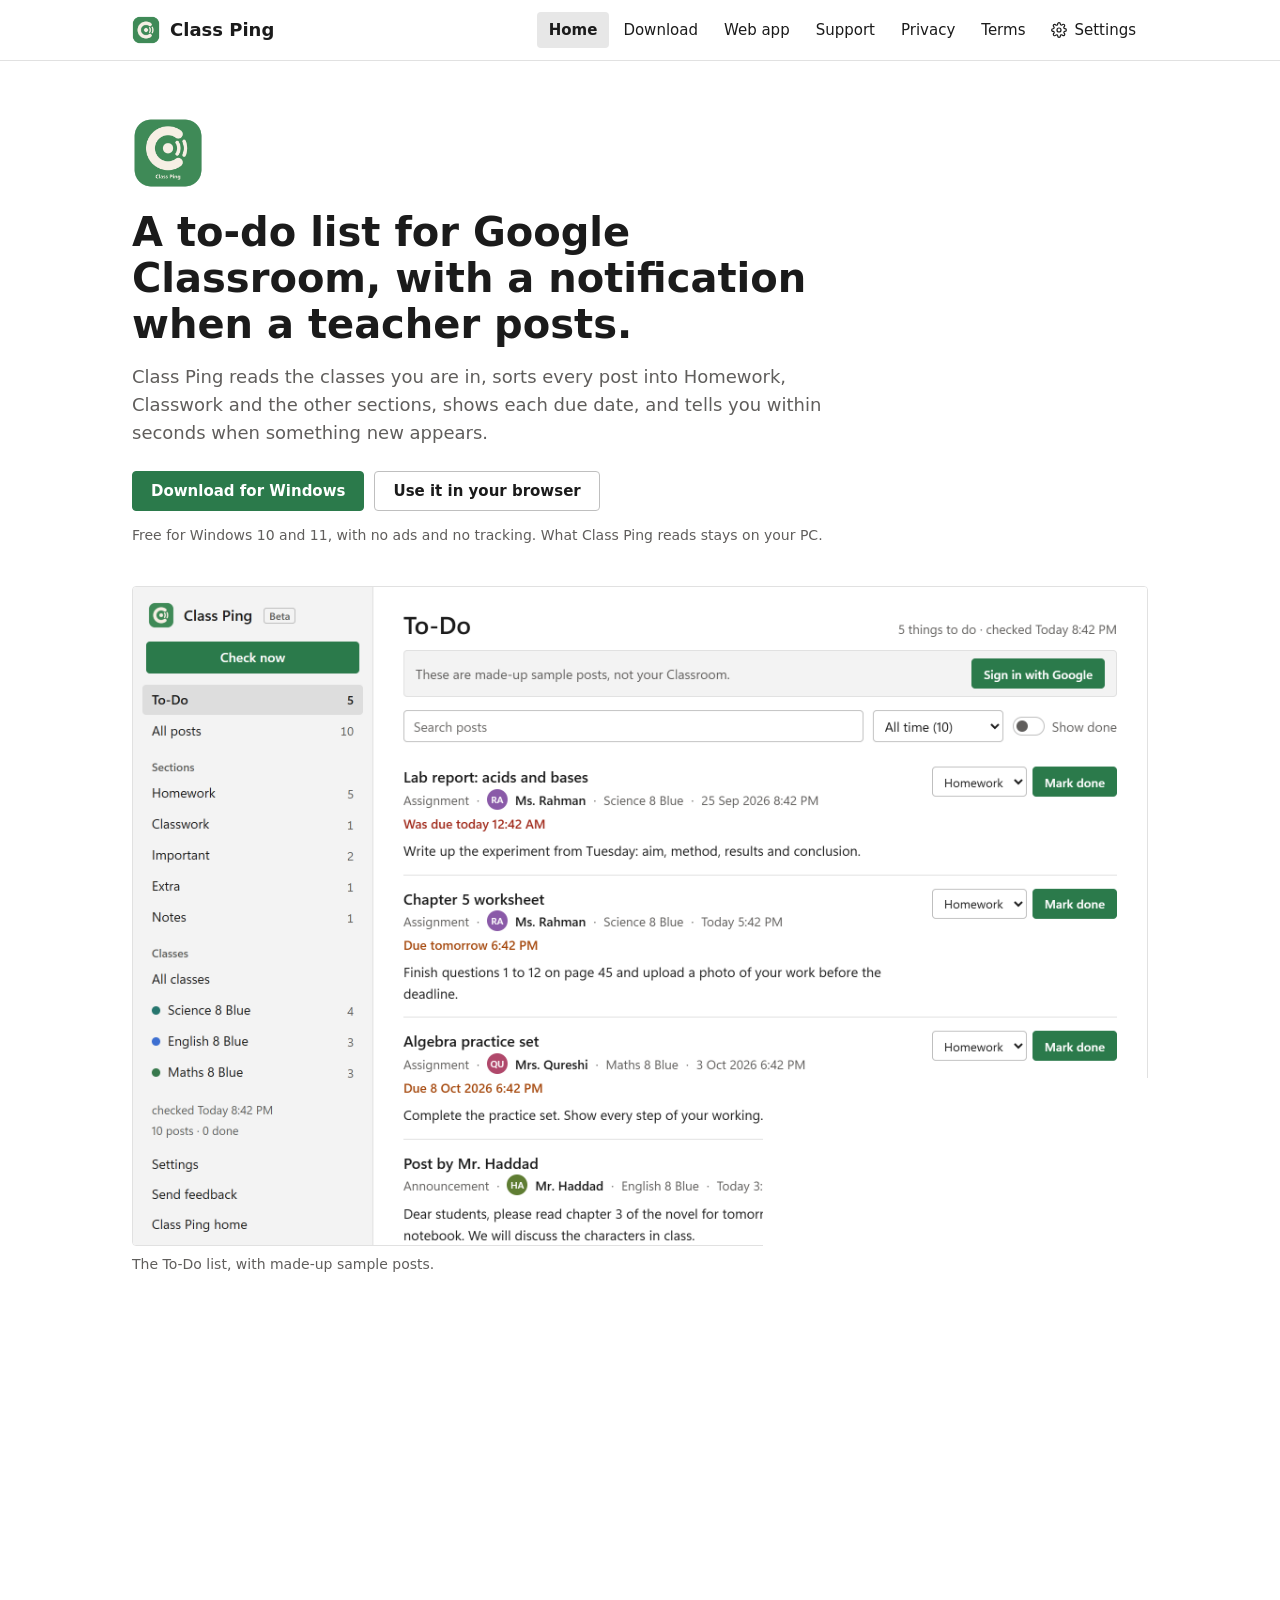
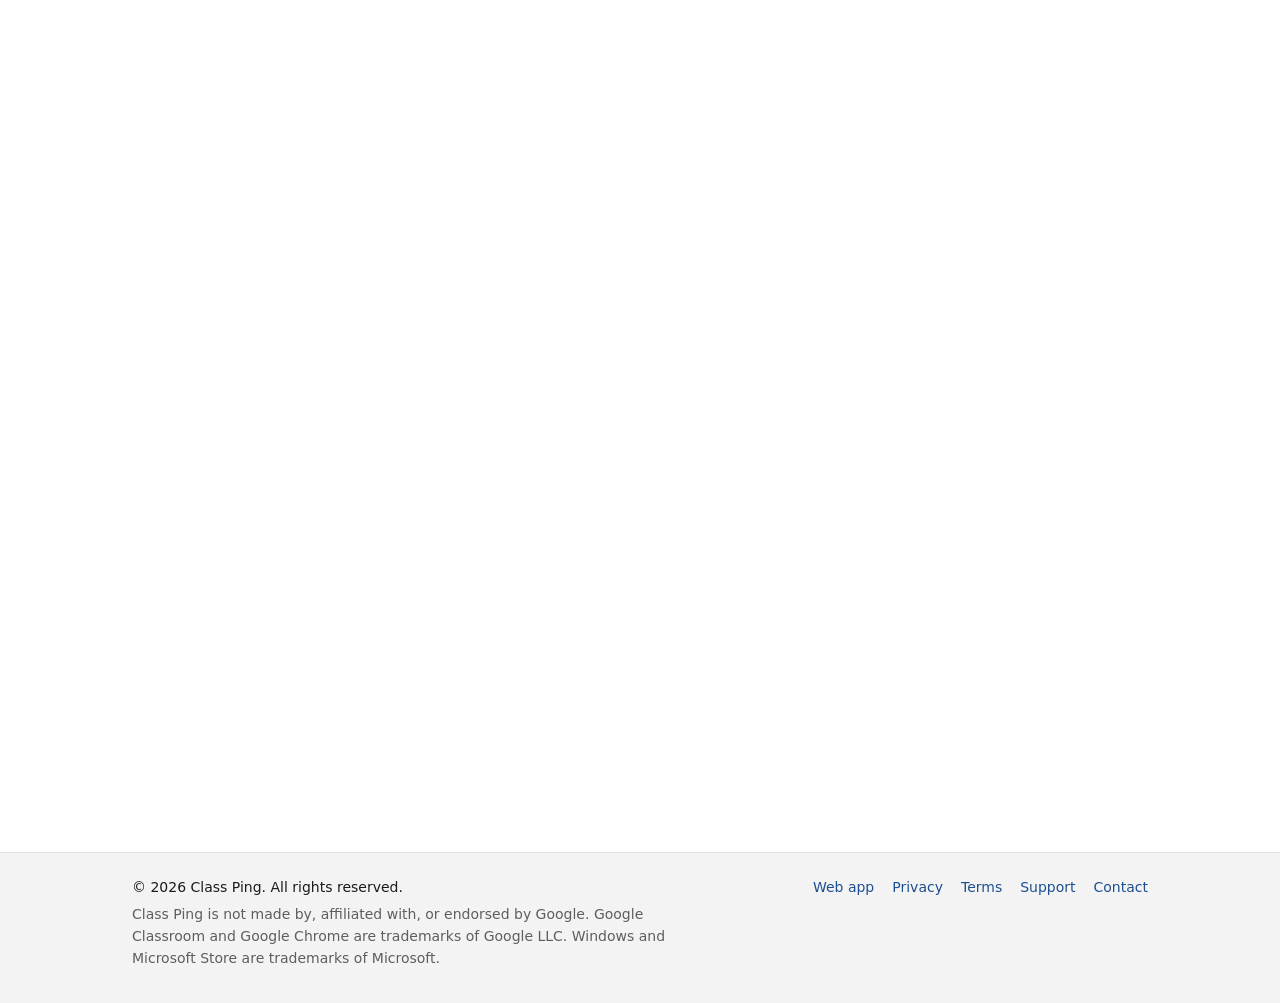
==== index.html @ b3ae00c9 "Web: no underlined buttons, one type label on tiles, centred column, plurals, Privacy and Terms link" ====
<!doctype html>
<html lang="en">
<head>
  <meta charset="utf-8">
  <meta name="viewport" content="width=device-width, initial-scale=1">
  <meta property="og:site_name" content="Class Ping">
  <meta property="og:title" content="Class Ping: Google Classroom to-do list and notifications">
  <meta property="og:description" content="Your Google Classroom, sorted into a to-do list, with a ping when something is new. Free for Windows.">
  <meta property="og:image" content="https://classping.wazeem.com/social.png?v=6">
  <meta property="og:image:width" content="1200">
  <meta property="og:image:height" content="630">
  <meta name="twitter:card" content="summary_large_image">
  <title>Class Ping: Google Classroom to-do list and notifications</title>
  <meta name="description" content="Class Ping is a free Windows app for students: your Google Classroom posts, sorted into a to-do list, with a notification when something new is posted.">
  <link rel="canonical" href="https://classping.wazeem.com/">
<script type="application/ld+json">{
 "@context": "https://schema.org",
 "@type": "SoftwareApplication",
 "name": "Class Ping",
 "applicationCategory": "EducationalApplication",
 "operatingSystem": "Windows 10, Windows 11, Web Browser",
 "installUrl": "https://apps.microsoft.com/detail/9n9698qbxttg",
 "description": "Your Google Classroom posts sorted into a to-do list, with a notification when something is new. Free, read-only, no ads.",
 "url": "https://classping.wazeem.com/app/",
 "image": "https://classping.wazeem.com/social.png",
 "offers": {
  "@type": "Offer",
  "price": "0",
  "priceCurrency": "USD"
 }
}</script>
<script type="application/ld+json">{"@context": "https://schema.org", "@type": "WebSite", "name": "Class Ping", "alternateName": ["ClassPing"], "url": "https://classping.wazeem.com/"}</script>
<link rel="icon" href="/favicon.ico" sizes="any">
<link rel="icon" type="image/png" sizes="192x192" href="/logo.png">
  <link rel="apple-touch-icon" href="apple-touch-icon.png?v=6">
  <link rel="stylesheet" href="style.css?v=16">
  <script src="site.js?v=9"></script>
</head>
<body>

<header class="top">
  <div class="wrap">
    <a class="brand" href="./"><img src="logo.png?v=6" alt="" width="30" height="30">Class Ping</a>
    <button type="button" class="menu-toggle" aria-expanded="false" aria-controls="site-nav"><span class="bars" aria-hidden="true"></span>Menu</button>
    <nav id="site-nav" aria-label="Pages">
      <a href="./" aria-current="page">Home</a>
      <a href="download.html">Download</a>
      <a href="app/">Web app</a>
      <a href="support.html">Support</a>
      <a href="privacy.html">Privacy</a>
      <a href="terms.html">Terms</a>
      <a class="nav-settings" href="settings.html"><svg viewBox="0 0 24 24" fill="none" stroke="currentColor" stroke-width="1.8" stroke-linecap="round" stroke-linejoin="round" aria-hidden="true"><circle cx="12" cy="12" r="3"/><path d="M19.4 15a1.7 1.7 0 0 0 .3 1.8l.1.1a2 2 0 1 1-2.8 2.8l-.1-.1a1.7 1.7 0 0 0-1.8-.3 1.7 1.7 0 0 0-1 1.5V21a2 2 0 1 1-4 0v-.1a1.7 1.7 0 0 0-1.1-1.5 1.7 1.7 0 0 0-1.8.3l-.1.1a2 2 0 1 1-2.8-2.8l.1-.1a1.7 1.7 0 0 0 .3-1.8 1.7 1.7 0 0 0-1.5-1H3a2 2 0 1 1 0-4h.1a1.7 1.7 0 0 0 1.5-1.1 1.7 1.7 0 0 0-.3-1.8l-.1-.1a2 2 0 1 1 2.8-2.8l.1.1a1.7 1.7 0 0 0 1.8.3H9a1.7 1.7 0 0 0 1-1.5V3a2 2 0 1 1 4 0v.1a1.7 1.7 0 0 0 1 1.5 1.7 1.7 0 0 0 1.8-.3l.1-.1a2 2 0 1 1 2.8 2.8l-.1.1a1.7 1.7 0 0 0-.3 1.8V9a1.7 1.7 0 0 0 1.5 1H21a2 2 0 1 1 0 4h-.1a1.7 1.7 0 0 0-1.5 1z"/></svg><span>Settings</span></a>
    </nav>
  </div>
</header>

<main>

  <section class="wrap hero">
    <div class="hero-text">
      <img class="hero-logo" src="logo-name.png?v=6" alt="Class Ping logo" width="72" height="72">
      <h1>A to-do list for Google Classroom, with a notification when a teacher posts.</h1>
      <p class="lead">Class Ping reads the classes you are in, sorts every post into Homework, Classwork and the other sections, shows each due date, and tells you within seconds when something new appears.</p>
      <div class="actions">
        <a class="button" href="https://get.microsoft.com/installer/download/9N9698QBXTTG" rel="noopener">Download for Windows</a>
        <a class="button quiet" href="app/">Use it in your browser</a>
      </div>
      <p class="note">Free for Windows 10 and 11, with no ads and no tracking. What Class Ping reads stays on your PC.</p>
    </div>

    <figure class="shot">
      <picture>
        <source media="(max-width: 640px) and (prefers-color-scheme: dark)" srcset="img/home-todo-phone-dark.png?v=1">
        <source media="(max-width: 640px)" srcset="img/home-todo-phone.png?v=1">
        <source media="(prefers-color-scheme: dark)" srcset="img/home-todo-dark.png?v=1">
        <img src="img/home-todo.png?v=1" width="1080" height="700" alt="The To-Do list in Class Ping: a sidebar of sections and classes, and a list of homework with due dates and a Mark done button on each post. The classes and posts are made up.">
      </picture>
      <figcaption>The To-Do list, with made-up sample posts.</figcaption>
    </figure>
  </section>

  <section class="band">
    <div class="wrap">
      <div class="section-head">
        <h2>What it does</h2>
      </div>
      <ul class="points">
        <li><strong>Notices a new post in seconds.</strong> <span>You get a Windows notification and a short chime. The web version does the same, but only while its page is open.</span></li>
        <li><strong>Puts homework first.</strong> <span>The To-Do list holds only homework, ordered by due date. Announcements, class materials and notes wait in their own sections.</span></li>
        <li><strong>Shows the deadline on the post.</strong> <span>The due date and time are printed under the title in their own colour, so a deadline is easy to spot.</span></li>
        <li><strong>Lets you tick things off.</strong> <span>A done post leaves the list; Show done brings it back.</span></li>
        <li><strong>Learns where you file things.</strong> <span>Sorting happens on your PC. Move a post to another section and Class Ping remembers.</span></li>
        <li><strong>Searches everything at once.</strong> <span>Titles, text, class names, teachers' names and attachment names. With Full features, the words inside photos and PDFs too.</span></li>
        <li><strong>Opens attachments inside the app.</strong> <span>Photos, PDFs and videos open in Class Ping. This needs Full features.</span></li>
        <li><strong>Reads and writes comments.</strong> <span>With bold, italics and lists, without opening the browser. Also Full features.</span></li>
        <li><strong>Keeps checking from the tray.</strong> <span>Close the window and it carries on. It can start with Windows if you want it to.</span></li>
        <li><strong>Uses AI only if you add a key.</strong> <span>Off by default. With your own key it can write a one-line "what to do" for each post and translate posts into English.</span></li>
        <li><strong>Runs in a browser too <span class="tag">New</span></strong> <span>Sign in with Google on a phone, Chromebook or Mac. Nothing to install.</span></li>
        <li><strong>Has seven looks.</strong> <span>Light, Graphite, Evergreen, Parchment, Chalkboard, Midnight Ink and Ebony, or it follows your device.</span></li>
      </ul>
    </div>
  </section>

  <section class="band">
    <div class="wrap split">
      <h2>The sections</h2>
      <div class="body">
        <ul class="sections">
          <li>To-Do</li><li>All posts</li><li>Homework</li><li>Classwork</li><li>Important</li><li>Extra</li><li>Notes</li>
        </ul>
        <p>Sorting happens on your PC. Move a post to another section and Class Ping learns from it.</p>
      </div>
    </div>
  </section>

  <section class="band">
    <div class="wrap split">
      <h2>How signing in works</h2>
      <div class="body">
        <p>There are two ways to connect. You pick one the first time you open Class Ping, and you can switch at any time in Settings.</p>
        <div class="modes">
          <div class="mode">
            <span class="badge">Default</span>
            <h3>Sign in with Google</h3>
            <p>Google's own approval screen opens in your browser, and you allow Class Ping to <strong>read</strong> your Classroom. You never type your password into Class Ping.</p>
            <ul class="gets">
              <li>Your classes, posts, assignments and materials</li>
              <li>Due dates, the to-do list, sorting and search</li>
              <li>A ping when something new is posted</li>
              <li>Attachments open in your browser</li>
            </ul>
          </div>
          <div class="mode">
            <span class="badge">Optional</span>
            <h3>Full features</h3>
            <p>Sign in to Classroom on <strong>Google's own sign-in page</strong>, in a Chrome window Class Ping opens. Your email and password go only to Google: Class Ping never reads, saves or sends them, and takes nothing else from your account.</p>
            <ul class="gets">
              <li>Everything in Sign in with Google</li>
              <li>Read and write comments</li>
              <li>Attachments open inside Class Ping</li>
              <li>Search the words inside photos and PDFs</li>
            </ul>
          </div>
        </div>
        <p>Either way, there is no Class Ping account and no Class Ping server. Nothing about your classes is sent to us. <a href="privacy.html#google-sign-in">See where your password goes.</a></p>
      </div>
    </div>
  </section>

  <section class="band">
    <div class="wrap split">
      <h2>What it uses, and why</h2>
      <div class="body">
        <table class="uses">
          <tr><th>Your classes</th><td>To know which classes to check, and to show each post with its class.</td></tr>
          <tr><th>Posts, assignments, questions and materials</th><td>The whole point of the app: to show them to you, sort them, show their due dates, and notify you when a new one appears.</td></tr>
          <tr><th>Attachments</th><td>To open them inside the app, and to read the words in photos and PDFs so you can search them. This happens on your PC.</td></tr>
          <tr><th>Names and pictures of teachers and classmates</th><td>To show who posted or commented, the way Classroom does.</td></tr>
          <tr><th>Comments</th><td>To show a post's comments, and to post a comment when you write one.</td></tr>
        </table>
        <p>All of it is kept only on your PC. Class Ping has no ads, no analytics and no tracking, and it never sells or shares your data. If you turn on the optional AI, the text and photos of each post are sent to the AI company you chose. The <a href="privacy.html">privacy policy</a> has every detail.</p>
      </div>
    </div>
  </section>

  <section class="band">
    <div class="wrap split">
      <h2>Under 13, parents and schools</h2>
      <div class="body">
        <p>Class Ping is made for students, and some of them are under 13. It has no accounts and does not collect anything about you: what it reads stays on your PC. The only thing that can ever reach us is a message you choose to send from the feedback window. If you are under 13, ask a parent or teacher before you send one, and leave your name and email out. Parents can ask us to delete anything we have: see <a href="privacy.html#children">Children</a> in the privacy policy.</p>
        <p>Class Ping reads a school account, so your school's own rules for that account still apply.</p>
      </div>
    </div>
  </section>

  <section class="band">
    <div class="wrap cta">
      <div>
        <h2>Get Class Ping</h2>
        <p>Free for Windows 10 and 11, from the Microsoft Store. A beta, still being tested.</p>
      </div>
      <a class="button" href="https://get.microsoft.com/installer/download/9N9698QBXTTG" rel="noopener">Download for Windows</a>
    </div>
  </section>

</main>

<footer>
  <div class="wrap">
    <div>
      <p class="copyright">&copy; 2026 Class Ping. All rights reserved.</p>
      <p>Class Ping is not made by, affiliated with, or endorsed by Google. Google Classroom and Google Chrome are trademarks of Google LLC. Windows and Microsoft Store are trademarks of Microsoft.</p>
    </div>
    <div class="foot-links"><a href="app/">Web app</a><a href="privacy.html">Privacy</a><a href="terms.html">Terms</a><a href="support.html">Support</a><a href="mailto:classpingsupport@gmail.com">Contact</a></div>
  </div>
</footer>

</body>
</html>
---- style.css ----
/* Class Ping: the website and the web app share this file.
   A plain, Windows-standard look: system type, neutral greys, 4px corners, one green for the
   main button, hairlines instead of boxes. Light by default, a neutral dark when the device
   asks for it. Round shapes are kept only for switches, avatars and class dots. */

:root {
  --bg: #FFFFFF;
  --sidebar: #F3F3F3;          /* the soft surface: sidebar, footer, quiet strips */
  --card: #FFFFFF;             /* fields and buttons */
  --raised: #E6E6E6;           /* switch track, avatar fallback, code */
  --divider: #E1E1E1;
  --accent: #2B7A4B;
  --accent-hover: #256A41;
  --accent-text: #FFFFFF;
  --text: #1B1B1B;
  --muted: #605E5C;
  --faint: #6E6C6A;
  --due: #A5470B;
  --warn: #A12A1B;
  --link: #1D4F91;

  --edge: color-mix(in srgb, var(--text) 28%, var(--bg));      /* the border of a field or a button */
  --hover: color-mix(in srgb, var(--text) 6%, transparent);
  --sel: color-mix(in srgb, var(--text) 10%, transparent);

  --ui: "Segoe UI Variable Text", "Segoe UI", system-ui, -apple-system, Roboto, "Helvetica Neue", Arial, sans-serif;
  --mono: Consolas, "Courier New", monospace;
  --r: 4px;
  --r-pop: 8px;
  --wide: 1080px;
  --read: 720px;
  color-scheme: light;
}

@media (prefers-color-scheme: dark) {
  :root:not([data-theme]) {
    --bg: #202020;
    --sidebar: #2A2A2A;
    --card: #2A2A2A;
    --raised: #383838;
    --divider: #3A3A3A;
    --accent: #5FB07F;
    --accent-hover: #77C093;
    --accent-text: #0E1F15;
    --text: #EDEDED;
    --muted: #A3A3A3;
    --faint: #979797;
    --due: #E7B26B;
    --warn: #F08A7A;
    --link: #8CB4EA;
    color-scheme: dark;
  }
}

* { box-sizing: border-box; }
html { -webkit-text-size-adjust: 100%; }

body {
  margin: 0;
  background: var(--bg);
  color: var(--text);
  font: 16px/1.55 var(--ui);
}

a { color: var(--link); text-underline-offset: 3px; }
a:hover { text-decoration-thickness: 2px; }
:focus-visible { outline: 2px solid var(--link); outline-offset: 2px; }

.wrap { max-width: var(--wide); margin: 0 auto; padding: 0 32px; }
.read .page-head, .read .doc { max-width: var(--read); }

/* -- the header: brand on the left, pages on the right -- */
.top { background: var(--bg); border-bottom: 1px solid var(--divider); }
.top .wrap { height: 60px; display: flex; align-items: center; justify-content: space-between; }
.brand {
  display: inline-flex;
  align-items: center;
  gap: 10px;
  color: var(--text);
  text-decoration: none;
  font: 600 18px/1 var(--ui);
  white-space: nowrap;
}
.brand img { width: 28px; height: 28px; border-radius: var(--r); display: block; }
.top nav { display: flex; align-items: center; gap: 2px; }
.top nav a {
  display: inline-flex;
  align-items: center;
  height: 36px;
  padding: 0 12px;
  border-radius: var(--r);
  color: var(--text);
  text-decoration: none;
  font-size: 15px;
  line-height: 1;
  white-space: nowrap;
}
.top nav a:hover { background: var(--hover); }
.top nav a[aria-current="page"] { font-weight: 600; background: var(--sel); }
.top nav a.nav-settings { gap: 7px; }
.top nav a.nav-settings svg { width: 16px; height: 16px; flex: none; }

/* -- type: system sans only, real size contrast -- */
h1, h2, h3 { font-family: var(--ui); font-weight: 600; line-height: 1.2; margin: 0; }
h1 { font-size: 40px; line-height: 1.15; text-wrap: balance; }
h2 { font-size: 26px; }
h3 { font-size: 18px; line-height: 1.3; }
p { margin: 0 0 14px; }
ul { margin: 0 0 14px; padding-left: 22px; }
li { margin-bottom: 6px; }
strong { font-weight: 600; }
.label { font-size: 15px; font-weight: 600; color: var(--text); }

/* -- the opening of the home page -- */
.hero { padding-top: 56px; padding-bottom: 64px; }
.hero-text { max-width: 700px; }
.hero-logo { display: block; width: 72px; height: 72px; margin-bottom: 20px; }
.hero h1 { margin-bottom: 16px; }
.lead { font-size: 18px; line-height: 1.55; color: var(--muted); margin-bottom: 24px; }

.actions { display: flex; flex-wrap: wrap; gap: 10px; margin-bottom: 14px; }
.button {
  display: inline-flex;
  align-items: center;
  justify-content: center;
  min-height: 40px;
  padding: 0 18px;
  border: 1px solid var(--accent);
  border-radius: var(--r);
  background: var(--accent);
  color: var(--accent-text);
  text-decoration: none;
  font: 600 15px/1.2 var(--ui);
}
.button:hover { background: var(--accent-hover); border-color: var(--accent-hover); color: var(--accent-text); }
.button.quiet { background: var(--card); color: var(--text); border-color: var(--edge); }
.button.quiet:hover { background: color-mix(in srgb, var(--text) 7%, var(--card)); border-color: var(--edge); color: var(--text); }
.get { display: flex; flex-direction: column; gap: 10px; align-items: stretch; min-width: 220px; }
.note { font-size: 14px; color: var(--muted); margin: 0; }

/* the product, as it really looks */
.shot { margin: 40px 0 0; }
.shot img { display: block; width: 100%; height: auto; border: 1px solid var(--divider); border-radius: var(--r); }
.shot figcaption { margin-top: 8px; font-size: 14px; color: var(--muted); }

/* -- sections: a rule, a heading, plain text -- */
.band { border-top: 1px solid var(--divider); padding: 56px 0; }
.split { display: grid; grid-template-columns: minmax(0, 0.8fr) minmax(0, 2fr); gap: 48px; }
.split .body { max-width: var(--read); }
.split .body > p:last-child { margin-bottom: 0; }
.section-head { margin-bottom: 28px; max-width: var(--read); }
.section-head p { color: var(--muted); margin: 10px 0 0; font-size: 17px; }

.points { columns: 2; column-gap: 56px; list-style: none; padding: 0; margin: 0; }
.points li { break-inside: avoid; margin: 0 0 18px; }
.points strong { display: block; margin-bottom: 2px; }
.points span { color: var(--muted); }

.sections { display: flex; flex-wrap: wrap; gap: 6px; padding: 0; list-style: none; margin: 0 0 14px; }
.sections li { margin: 0; font-size: 14px; padding: 4px 10px; border: 1px solid var(--divider); border-radius: 3px; background: var(--sidebar); }

.uses { width: 100%; border-collapse: collapse; margin: 0 0 18px; font-size: 15px; }
.uses th, .uses td { text-align: left; vertical-align: top; padding: 12px 0; border-top: 1px solid var(--divider); }
.uses tr:first-child th, .uses tr:first-child td { border-top: 0; padding-top: 0; }
.uses th { font-weight: 600; width: 36%; padding-right: 24px; }
.uses td { color: var(--muted); }

/* -- privacy and terms pages -- */
.page-head { padding: 48px 0 20px; }
.page-head h1 { font-size: 34px; margin-bottom: 8px; }
.updated { color: var(--muted); font-size: 14px; margin: 0; }
.doc { padding-bottom: 64px; }
.doc h2 { font-size: 22px; margin: 44px 0 12px; scroll-margin-top: 16px; }
.doc h3 { font-size: 17px; margin: 22px 0 6px; }
.summary {
  background: var(--sidebar);
  border: 1px solid var(--divider);
  border-radius: var(--r);
  padding: 16px 20px 8px;
  margin: 28px 0 8px;
}
.summary .label { display: block; margin-bottom: 8px; }
.toc { columns: 2; column-gap: 32px; padding-left: 20px; font-size: 15px; margin: 0; }
.toc li { break-inside: avoid; }
.table-wrap { overflow-x: auto; }
.doc table { width: 100%; border-collapse: collapse; margin: 8px 0 18px; font-size: 15px; }
.doc th, .doc td { text-align: left; vertical-align: top; padding: 12px 0; border-top: 1px solid var(--divider); }
.doc th { font-weight: 600; color: var(--text); width: 30%; padding-right: 20px; }
.doc td { color: var(--muted); }
code { font-family: var(--mono); font-size: 14px; background: var(--raised); padding: 1px 5px; border-radius: 3px; }

/* the three steps and the pictures, inside the privacy policy */
.doc .flow { list-style: none; margin: 16px 0 22px; padding: 0; display: grid; gap: 28px; }
.doc .flow li { position: relative; margin: 0; padding: 16px 18px 18px; background: var(--bg); border: 1px solid var(--divider); border-radius: var(--r); }
.doc .flow li.key { background: var(--sidebar); border-color: var(--edge); }
.doc .flow li + li::after { content: "\2193"; position: absolute; left: 18px; top: -25px; color: var(--faint); font-size: 18px; line-height: 1; }
.doc .flow .who { display: block; margin-bottom: 4px; font-size: 14px; font-weight: 600; color: var(--muted); }
.doc .flow h3 { margin: 0 0 6px; font-size: 18px; }
.doc .flow p { margin: 0; color: var(--muted); font-size: 15px; }
.doc .flow .pw { color: var(--text); font-weight: 600; }
.doc figure { margin: 16px 0 26px; }
.doc figure img { display: block; width: 100%; height: auto; border: 1px solid var(--divider); border-radius: var(--r); background: var(--card); }
.doc figure.narrow img { max-width: 460px; }
.doc figcaption { margin-top: 8px; font-size: 14.5px; line-height: 1.5; color: var(--muted); }
.doc figcaption strong { color: var(--text); }

/* -- foot -- */
footer { border-top: 1px solid var(--divider); background: var(--sidebar); color: var(--muted); font-size: 14px; }
footer .wrap { padding-top: 24px; padding-bottom: 28px; display: flex; justify-content: space-between; gap: 32px; }
footer p { margin: 0 0 6px; max-width: 560px; }
footer a { color: var(--link); display: inline-block; padding: 6px 0; text-decoration: none; }
footer a:hover, footer a:focus-visible, .toc a:hover, .toc a:focus-visible { text-decoration: underline; }
.foot-links { display: flex; flex-wrap: wrap; gap: 8px 18px; white-space: nowrap; margin-top: -6px; }
.copyright { color: var(--text); }
.toc a { display: inline-block; padding: 5px 0; text-decoration: none; }

/* -- inner pages: a heading, then the content -- */
.page-intro { padding: 48px 0 28px; }
.page-intro h1 { font-size: 34px; margin-bottom: 10px; }
.page-intro p { color: var(--muted); font-size: 17px; max-width: 620px; margin: 0; }
.page-body { padding-bottom: 72px; max-width: 880px; }
.block + .block { margin-top: 44px; }
.block > h2 { font-size: 22px; margin-bottom: 14px; }

/* tags: small flat rectangles */
.tag, .badge {
  display: inline-block;
  font: 600 12px/1 var(--ui);
  color: var(--muted);
  border: 1px solid var(--edge);
  border-radius: 3px;
  padding: 3px 6px;
}
.badge { margin-bottom: 10px; }
.tag { vertical-align: 2px; margin-left: 6px; }

/* -- download page -- */
.download {
  display: grid;
  grid-template-columns: minmax(0, 1fr) auto;
  gap: 20px 32px;
  align-items: center;
  border: 1px solid var(--divider);
  border-radius: var(--r);
  padding: 22px 24px;
}
.download h2 { font-size: 22px; margin-bottom: 6px; }
.download p { color: var(--muted); margin: 0; }
.needs { margin: 0; border-top: 1px solid var(--divider); }
.needs div { display: grid; grid-template-columns: minmax(110px, 0.3fr) minmax(0, 1fr); gap: 16px; padding: 12px 0; border-bottom: 1px solid var(--divider); }
.needs dt { font-weight: 600; }
.needs dd { margin: 0; color: var(--muted); }
.steps { margin: 0; padding-left: 22px; display: grid; gap: 14px; color: var(--muted); }
.steps li { margin: 0; padding-left: 4px; }
.steps li strong { color: var(--text); }

/* -- support page -- */
.contact-cards { display: grid; grid-template-columns: repeat(2, minmax(0, 1fr)); gap: 0 48px; }
.contact-cards .card { border-top: 1px solid var(--divider); padding: 16px 0 4px; }
.contact-cards h3 { margin-bottom: 6px; }
.contact-cards p { color: var(--muted); margin: 0; font-size: 15px; }
.faq { border-top: 1px solid var(--divider); }
.faq details { border-bottom: 1px solid var(--divider); }
.faq summary {
  list-style: none; cursor: pointer;
  display: flex; justify-content: space-between; align-items: center; gap: 16px;
  padding: 14px 2px; min-height: 48px; font: 600 16px/1.3 var(--ui);
}
.faq summary::-webkit-details-marker { display: none; }
.faq summary::after { content: "+"; font: 22px/1 var(--ui); color: var(--muted); }
.faq details[open] summary::after { content: "\2212"; }
.faq summary:hover { background: var(--hover); }
.faq details p { color: var(--muted); margin: 0 0 16px; padding: 0 2px; max-width: var(--read); }

/* -- settings page -- */
.settings-group { border: 1px solid var(--divider); border-radius: var(--r); padding: 20px 22px; }
.settings-group + .settings-group { margin-top: 14px; }
.settings-group h2 { font-size: 19px; margin-bottom: 4px; }
.settings-group > p { color: var(--muted); font-size: 15px; margin: 0 0 14px; }
.themes { display: grid; grid-template-columns: repeat(4, minmax(0, 1fr)); gap: 8px; }
.choice { position: relative; display: flex; cursor: pointer; }
.choice input { position: absolute; opacity: 0; width: 1px; height: 1px; }
.choice .face {
  flex: 1; display: block; border: 2px solid var(--divider); border-radius: var(--r);
  padding: 8px; font-size: 14px; color: var(--muted); background: var(--bg);
}
.choice:hover .face { border-color: var(--edge); }
.choice input:checked + .face { border-color: var(--accent); color: var(--text); font-weight: 600; }
.choice input:focus-visible + .face { outline: 2px solid var(--link); outline-offset: 2px; }
.swatch { display: flex; height: 40px; border-radius: 3px; overflow: hidden; margin-bottom: 8px; border: 1px solid rgba(127, 127, 127, 0.3); }
.swatch i { display: block; position: relative; }
.swatch i:nth-child(1) { width: 28%; }
.swatch i:nth-child(2) { flex: 1; }
.swatch i:nth-child(2)::after { content: ""; position: absolute; left: 10px; right: 10px; top: 9px; height: 18px; border-radius: 2px; background: var(--sw-card); }
.swatch i:nth-child(2)::before { content: ""; position: absolute; z-index: 1; left: 16px; top: 15px; width: 20px; height: 6px; border-radius: 1px; background: var(--sw-accent); }
.sw-system { --sw-card: #E1E1E1; --sw-accent: #2B7A4B; }
.sw-system i:nth-child(1) { background: #F3F3F3; }
.sw-system i:nth-child(2) { background: #FFFFFF; }
.sw-light { --sw-card: #E1E1E1; --sw-accent: #2B7A4B; }
.sw-light i:nth-child(1) { background: #F3F3F3; } .sw-light i:nth-child(2) { background: #FFFFFF; }
.sw-graphite { --sw-card: #3A3A3A; --sw-accent: #5FB07F; }
.sw-graphite i:nth-child(1) { background: #2A2A2A; } .sw-graphite i:nth-child(2) { background: #202020; }
.sw-study-lamp { --sw-card: #222824; --sw-accent: #6DB585; }
.sw-study-lamp i:nth-child(1) { background: #151917; } .sw-study-lamp i:nth-child(2) { background: #1B201D; }
.sw-parchment { --sw-card: #FFFDF8; --sw-accent: #2F6B45; }
.sw-parchment i:nth-child(1) { background: #EFE8DA; } .sw-parchment i:nth-child(2) { background: #F7F2E8; }
.sw-chalkboard { --sw-card: #223529; --sw-accent: #E8C547; }
.sw-chalkboard i:nth-child(1) { background: #17241E; } .sw-chalkboard i:nth-child(2) { background: #1C2B24; }
.sw-midnight-ink { --sw-card: #1D2438; --sw-accent: #6DB585; }
.sw-midnight-ink i:nth-child(1) { background: #121726; } .sw-midnight-ink i:nth-child(2) { background: #171D2E; }
.sw-ebony { --sw-card: #141414; --sw-accent: #6DB585; }
.sw-ebony i:nth-child(1) { background: #0E0E0E; } .sw-ebony i:nth-child(2) { background: #000000; }
/* "match my device": the light and the dark look, one above the other */
.sw-system i:nth-child(1)::before { content: ""; position: absolute; left: 0; right: 0; bottom: 0; height: 50%; background: #2A2A2A; }

.segmented { display: inline-flex; border: 1px solid var(--edge); border-radius: var(--r); padding: 2px; gap: 2px; flex-wrap: wrap; }
.segmented .choice .face { border: 0; background: transparent; padding: 7px 16px; font-size: 15px; border-radius: 3px; }
.segmented .choice:hover .face { background: var(--hover); }
.segmented .choice input:checked + .face { background: var(--sel); color: var(--text); font-weight: 600; }
.toggle { display: flex; align-items: center; justify-content: space-between; gap: 16px; cursor: pointer; font-size: 16px; }
.toggle small { display: block; color: var(--muted); font-size: 14px; }
.toggle input { appearance: none; -webkit-appearance: none; flex: none; width: 42px; height: 24px; border-radius: 12px; background: var(--card); border: 1px solid var(--edge); position: relative; cursor: pointer; margin: 0; }
.toggle input::after { content: ""; position: absolute; top: 3px; left: 3px; width: 16px; height: 16px; border-radius: 50%; background: var(--muted); }
.toggle input:checked { background: var(--accent); border-color: var(--accent); }
.toggle input:checked::after { left: 21px; background: var(--accent-text); }
.toggle input:focus-visible { outline: 2px solid var(--link); outline-offset: 2px; }
.settings-foot { display: flex; justify-content: space-between; align-items: center; gap: 12px; margin-top: 18px; flex-wrap: wrap; }
.settings-foot p { margin: 0; color: var(--muted); font-size: 14px; }
.settings-foot button { font: 600 15px var(--ui); min-height: 40px; padding: 0 16px; border-radius: var(--r); cursor: pointer; background: var(--card); border: 1px solid var(--edge); color: var(--text); }
.settings-foot button:hover { background: color-mix(in srgb, var(--text) 7%, var(--card)); }
.saved { color: var(--muted); font-size: 14px; opacity: 0; }
.saved.show { opacity: 1; }
.no-js-note { color: var(--muted); }

/* -- the short call to action at the foot of the home page -- */
.cta { display: flex; justify-content: space-between; align-items: center; gap: 24px; flex-wrap: wrap; }
.cta h2 { margin-bottom: 6px; }
.cta p { margin: 0; color: var(--muted); }

/* -- the two ways to sign in, side by side -- */
.modes { display: grid; grid-template-columns: repeat(2, minmax(0, 1fr)); gap: 12px; margin: 6px 0 18px; }
.mode { border: 1px solid var(--divider); border-radius: var(--r); padding: 18px 20px; }
.mode h3 { font-size: 19px; margin-bottom: 8px; }
.mode p { color: var(--muted); font-size: 15px; margin-bottom: 12px; }
.gets { padding-left: 20px; margin: 0; font-size: 15px; }
.gets li { margin: 0 0 4px; }

/* -- narrower screens -- */
@media (max-width: 900px) {
  .split { grid-template-columns: 1fr; gap: 16px; }
  .themes { grid-template-columns: repeat(3, minmax(0, 1fr)); }
  footer .wrap { flex-direction: column; gap: 12px; }
  .foot-links { margin-top: 0; }
}
@media (min-width: 761px) and (max-width: 940px) {
  .top nav { gap: 0; }
  .top nav a { padding: 0 9px; font-size: 14px; }
}

@media (max-width: 640px) {
  .wrap { padding: 0 16px; }
  .top .wrap { height: 56px; }
  .brand { font-size: 17px; gap: 8px; }
  .brand img { width: 26px; height: 26px; }
  .top nav { gap: 0; }
  .top nav a { padding: 0 9px; font-size: 14px; height: 32px; }
  h1 { font-size: 30px; }
  h2 { font-size: 23px; }
  .hero { padding-top: 32px; padding-bottom: 40px; }
  .hero-logo { width: 56px; height: 56px; }
  .lead { font-size: 17px; }
  .shot { margin-top: 28px; }
  .band { padding: 40px 0; }
  .points { columns: 1; }
  .page-intro { padding: 32px 0 20px; }
  .page-intro h1, .page-head h1 { font-size: 28px; }
  .page-head { padding-top: 32px; }
  .uses th { width: 42%; }
  .toc { columns: 1; }
  .download { grid-template-columns: 1fr; padding: 18px 16px; }
  .get .button, .download > .button { width: 100%; }
  .contact-cards { grid-template-columns: 1fr; }
  .needs div { grid-template-columns: 1fr; gap: 2px; }
  .themes { grid-template-columns: repeat(2, minmax(0, 1fr)); }
  .settings-group { padding: 16px; }
  .modes { grid-template-columns: 1fr; }
  .button, .settings-foot button { min-height: 44px; }
  .actions .button { flex: 1 1 100%; }
  footer a, .toc a { min-height: 44px; display: inline-flex; align-items: center; }
  .segmented .choice .face { padding: 11px 14px; }
}

/* -- the phone menu: the pages, one per line -- */
.menu-toggle {
  display: none;
  align-items: center;
  gap: 10px;
  min-height: 44px;
  padding: 0 12px;
  border: 1px solid var(--edge);
  border-radius: var(--r);
  background: var(--card);
  color: var(--text);
  font: 15px/1 var(--ui);
  cursor: pointer;
}
.menu-toggle .bars, .menu-toggle .bars::before, .menu-toggle .bars::after {
  display: block; width: 16px; height: 2px; background: currentColor;
}
.menu-toggle .bars { position: relative; }
.menu-toggle .bars::before, .menu-toggle .bars::after { content: ""; position: absolute; left: 0; }
.menu-toggle .bars::before { top: -5px; }
.menu-toggle .bars::after { top: 5px; }
.top.open .menu-toggle .bars { background: transparent; }
.top.open .menu-toggle .bars::before { transform: translateY(5px) rotate(45deg); }
.top.open .menu-toggle .bars::after { transform: translateY(-5px) rotate(-45deg); }

@media (max-width: 760px) {
  .top { position: relative; }
  .js .menu-toggle { display: inline-flex; }
  .js .top nav {
    position: absolute;
    left: 0; right: 0; top: 100%;
    z-index: 20;
    flex-direction: column;
    align-items: stretch;
    gap: 0;
    padding: 6px 16px 10px;
    background: var(--bg);
    border-bottom: 1px solid var(--divider);
    opacity: 0;
    transform: translateY(-4px);
    visibility: hidden;
  }
  .js .top.open nav { opacity: 1; transform: none; visibility: visible; }
  .js .top nav a { height: 44px; padding: 0 8px; font-size: 16px; }
  html:not(.js) .top .wrap { height: auto; padding-top: 10px; padding-bottom: 10px; flex-wrap: wrap; gap: 8px; }
  html:not(.js) .top nav { flex-wrap: wrap; }
}

/* -- text size and links, from Settings -- */
:root[data-text="small"] body { zoom: 0.9; }
:root[data-text="large"] body { zoom: 1.15; }
/* only links inside running text; buttons, tiles, nav rows and link lists stay plain */
:root[data-links="underline"] main a:not(.button):not(.ap-btn):not(.ap-nav):not(.ap-file):not(.ap-back):not(.ap-brand):not(.ap-linkrow a):not(.toc a) { text-decoration: underline; }

/* -- the looks that can be chosen in Settings. "Light" is the default tokens above. -- */
:root[data-theme="light"] { color-scheme: light; }
:root[data-theme="graphite"] {
  --bg: #202020;
  --sidebar: #2A2A2A;
  --card: #2A2A2A;
  --raised: #383838;
  --divider: #3A3A3A;
  --accent: #5FB07F;
  --accent-hover: #77C093;
  --accent-text: #0E1F15;
  --text: #EDEDED;
  --muted: #A3A3A3;
  --faint: #979797;
  --due: #E7B26B;
  --warn: #F08A7A;
  --link: #8CB4EA;
  color-scheme: dark;
}
:root[data-theme="study-lamp"] {
  --sidebar: #151917;
  --bg: #1B201D;
  --card: #222824;
  --raised: #303732;
  --divider: #3B443E;
  --accent: #6DB585;
  --accent-hover: #85C79B;
  --accent-text: #121714;
  --text: #E8ECE6;
  --muted: #A8B0A9;
  --faint: #99A19A;
  --due: #E2A45F;
  --warn: #E8806E;
  --link: #85C79B;
  color-scheme: dark;
}
:root[data-theme="parchment"] {
  --sidebar: #EFE8DA;
  --bg: #F7F2E8;
  --card: #FFFDF8;
  --raised: #EAE2D3;
  --divider: #D6CAB4;
  --accent: #2F6B45;
  --accent-hover: #3A7D54;
  --accent-text: #FFF8F0;
  --text: #2B2620;
  --muted: #5F574B;
  --faint: #6E655A;
  --due: #8F5410;
  --warn: #A33427;
  --link: #2F6B45;
  color-scheme: light;
}
:root[data-theme="chalkboard"] {
  --sidebar: #17241E;
  --bg: #1C2B24;
  --card: #223529;
  --raised: #2E463B;
  --divider: #3A5447;
  --accent: #E8C547;
  --accent-hover: #F0D366;
  --accent-text: #1C2B24;
  --text: #EEF0E6;
  --muted: #B5BFAF;
  --faint: #A0AB9B;
  --due: #F2B36B;
  --warn: #F29A8A;
  --link: #E8C547;
  color-scheme: dark;
}
:root[data-theme="midnight-ink"] {
  --sidebar: #121726;
  --bg: #171D2E;
  --card: #1D2438;
  --raised: #2A3350;
  --divider: #333D5C;
  --accent: #6DB585;
  --accent-hover: #85C79B;
  --accent-text: #141925;
  --text: #E8E6DF;
  --muted: #A7AABB;
  --faint: #9498AD;
  --due: #E0A15E;
  --warn: #F0907E;
  --link: #85C79B;
  color-scheme: dark;
}
:root[data-theme="ebony"] {
  --sidebar: #0E0E0E;
  --bg: #000000;
  --card: #141414;
  --raised: #232323;
  --divider: #2B2B2B;
  --accent: #6DB585;
  --accent-hover: #85C79B;
  --accent-text: #0A0A0A;
  --text: #ECECEC;
  --muted: #A6A6A6;
  --faint: #959595;
  --due: #E6A95E;
  --warn: #F0907E;
  --link: #85C79B;
  color-scheme: dark;
}

/* -- motion: short, opacity and transform only, and none of it with reduced motion -- */
html { scroll-behavior: smooth; }
@view-transition { navigation: auto; }
/* the bar stays put while the page fades, and sits above it, so the phone menu opens over the page */
.top { view-transition-name: top-bar; position: relative; z-index: 30; }
::view-transition-old(root), ::view-transition-new(root) { animation-duration: 0.16s; animation-timing-function: ease; }

main { animation: fade-in 0.18s ease both; }
@keyframes fade-in { from { opacity: 0; } to { opacity: 1; } }
@keyframes rise { from { opacity: 0; transform: translateY(6px); } to { opacity: 1; transform: none; } }
.hero-text > *, .page-intro > *, .page-head > *, .block, .summary, .settings-group {
  animation: rise 0.22s ease backwards;
  animation-delay: calc(var(--i, 0) * 35ms);
}
:is(.hero-text, .page-intro, .page-head, .page-body, .settings-form) > :nth-child(2) { --i: 1; }
:is(.hero-text, .page-intro, .page-head, .page-body, .settings-form) > :nth-child(3) { --i: 2; }
:is(.hero-text, .page-body) > :nth-child(4) { --i: 3; }
.hero-text > :nth-child(5) { --i: 4; }
.hero .shot { animation: rise 0.25s ease 0.12s backwards; }

/* below the fold, blocks rise once as they scroll into view (site.js adds .rv only when it can); without JS everything is simply there */
.js .rv { opacity: 0; transform: translateY(6px); }
.js .rv.in { opacity: 1; transform: none; transition: opacity 0.22s ease, transform 0.22s ease; transition-delay: calc(var(--i, 0) * 40ms); }

/* the colours ease over when the look is changed in Settings (site.js adds the class for a moment) */
html.theme-fade, html.theme-fade * { transition: background-color 0.2s ease, color 0.2s ease, border-color 0.2s ease !important; }

.button, .menu-toggle, .settings-foot button, .top nav a, .faq summary { transition: background-color 0.15s ease, border-color 0.15s ease, color 0.15s ease; }
.faq details[open] p { animation: rise 0.2s ease backwards; }

@media (prefers-reduced-motion: reduce) {
  html { scroll-behavior: auto; }
  @view-transition { navigation: none; }
}
@media print { .js .rv { opacity: 1; transform: none; } }
@media (prefers-reduced-motion: reduce) {
  *, *::before, *::after { animation: none !important; transition: none !important; scroll-behavior: auto !important; }
  .js .rv { opacity: 1 !important; transform: none !important; }
}
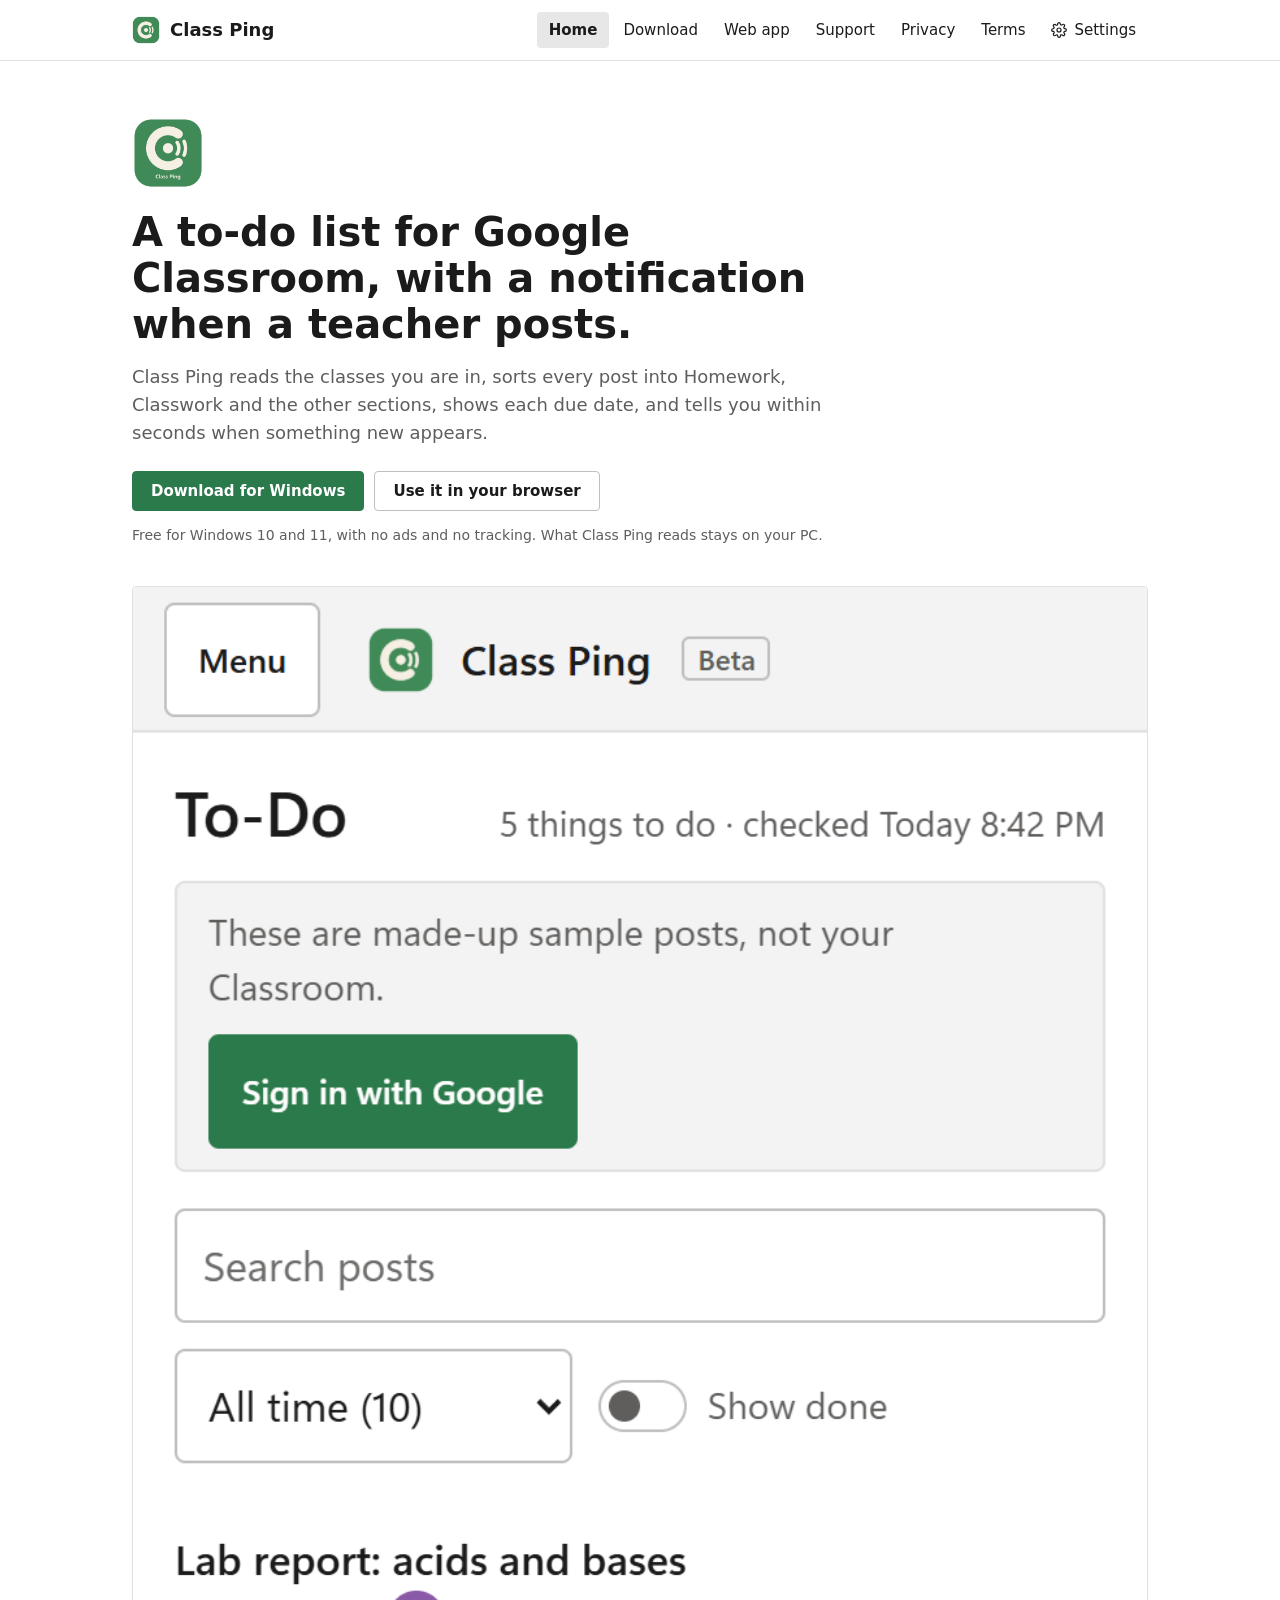
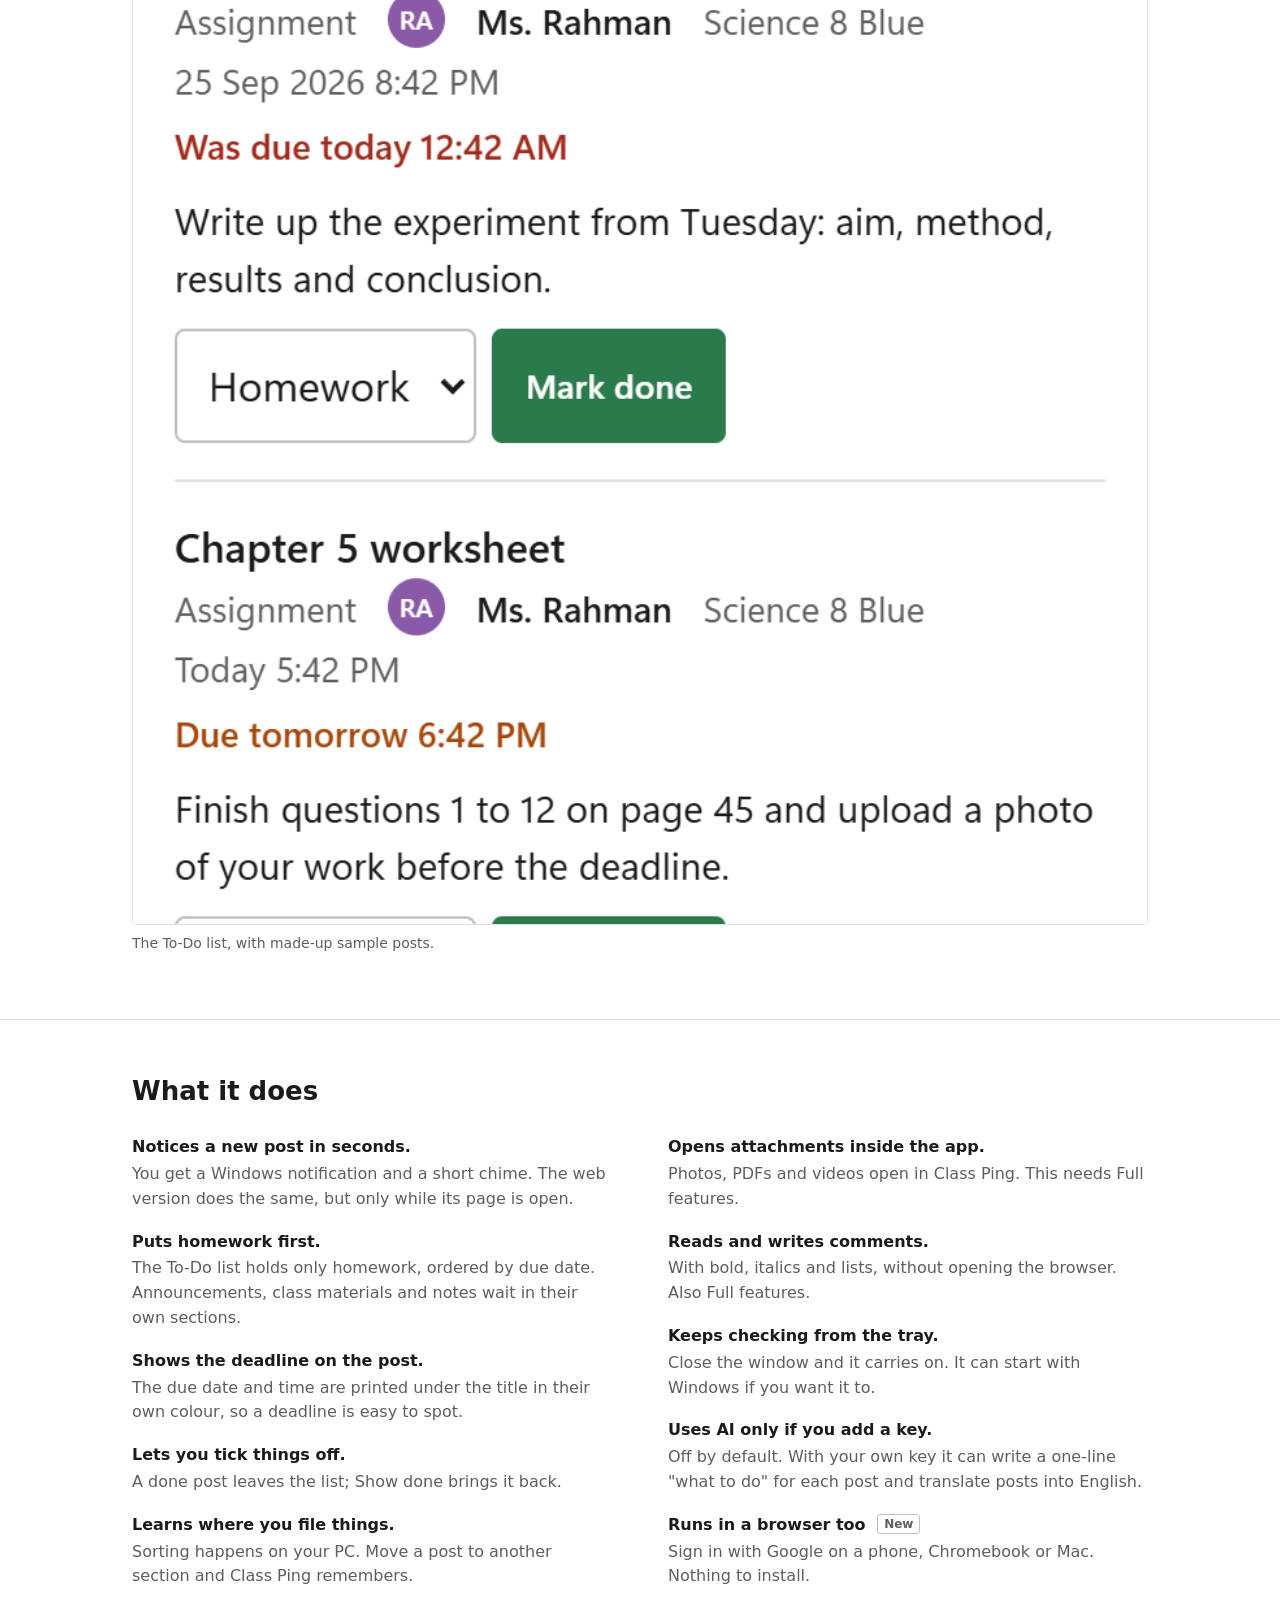
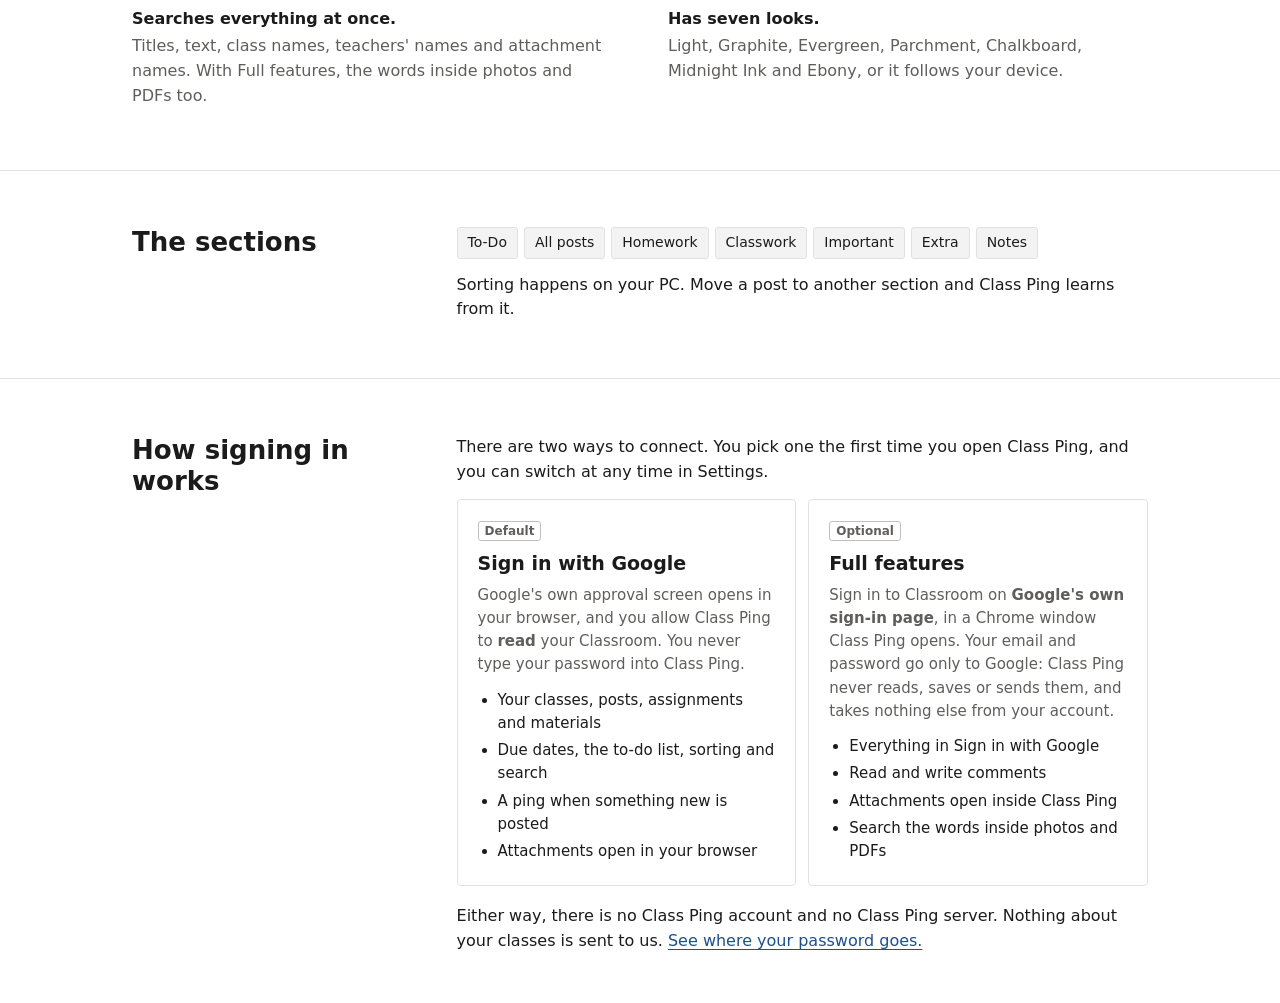
==== commit 73f3ce6c: "Privacy page pictures follow the chosen look (all seven themes)" ====
--- a/index.html
+++ b/index.html
@@ -34,7 +34,7 @@
 <link rel="icon" type="image/png" sizes="192x192" href="/logo.png">
   <link rel="apple-touch-icon" href="apple-touch-icon.png?v=6">
   <link rel="stylesheet" href="style.css?v=16">
-  <script src="site.js?v=9"></script>
+  <script src="site.js?v=10"></script>
 </head>
 <body>
 
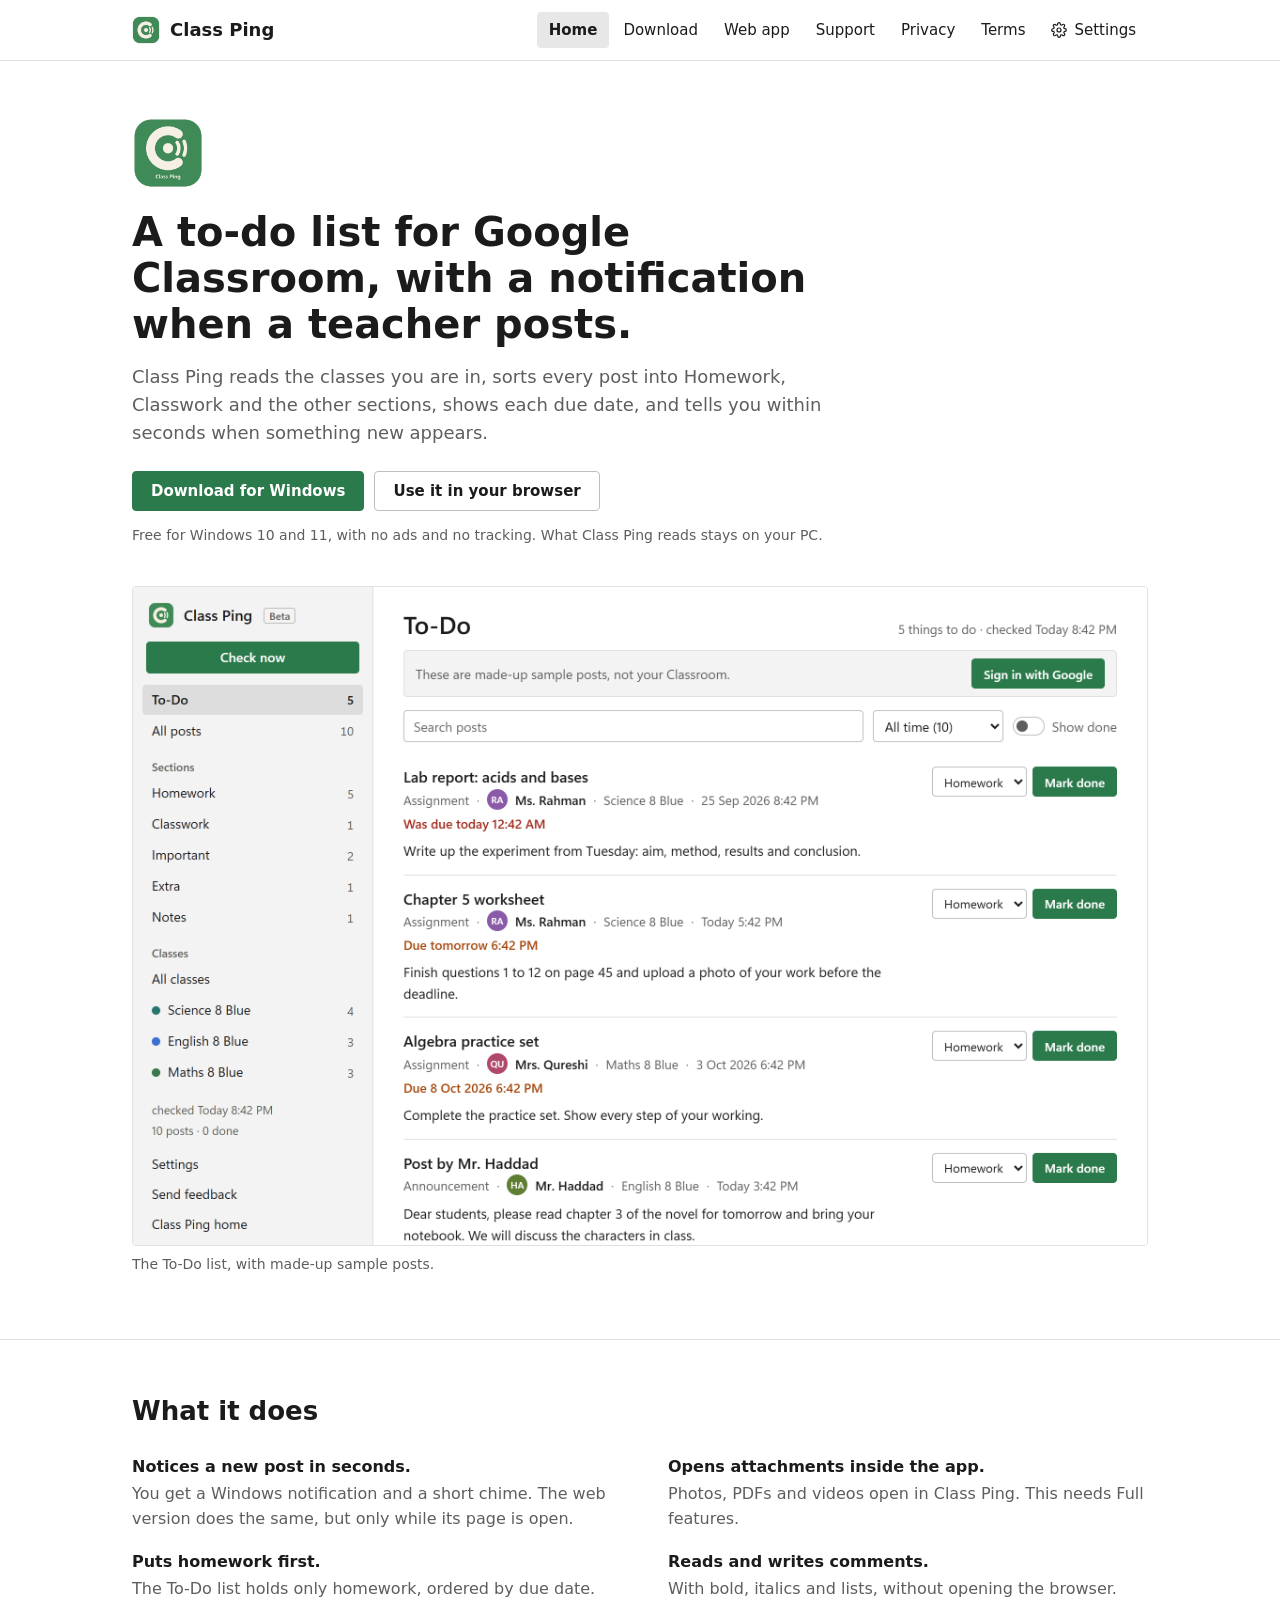
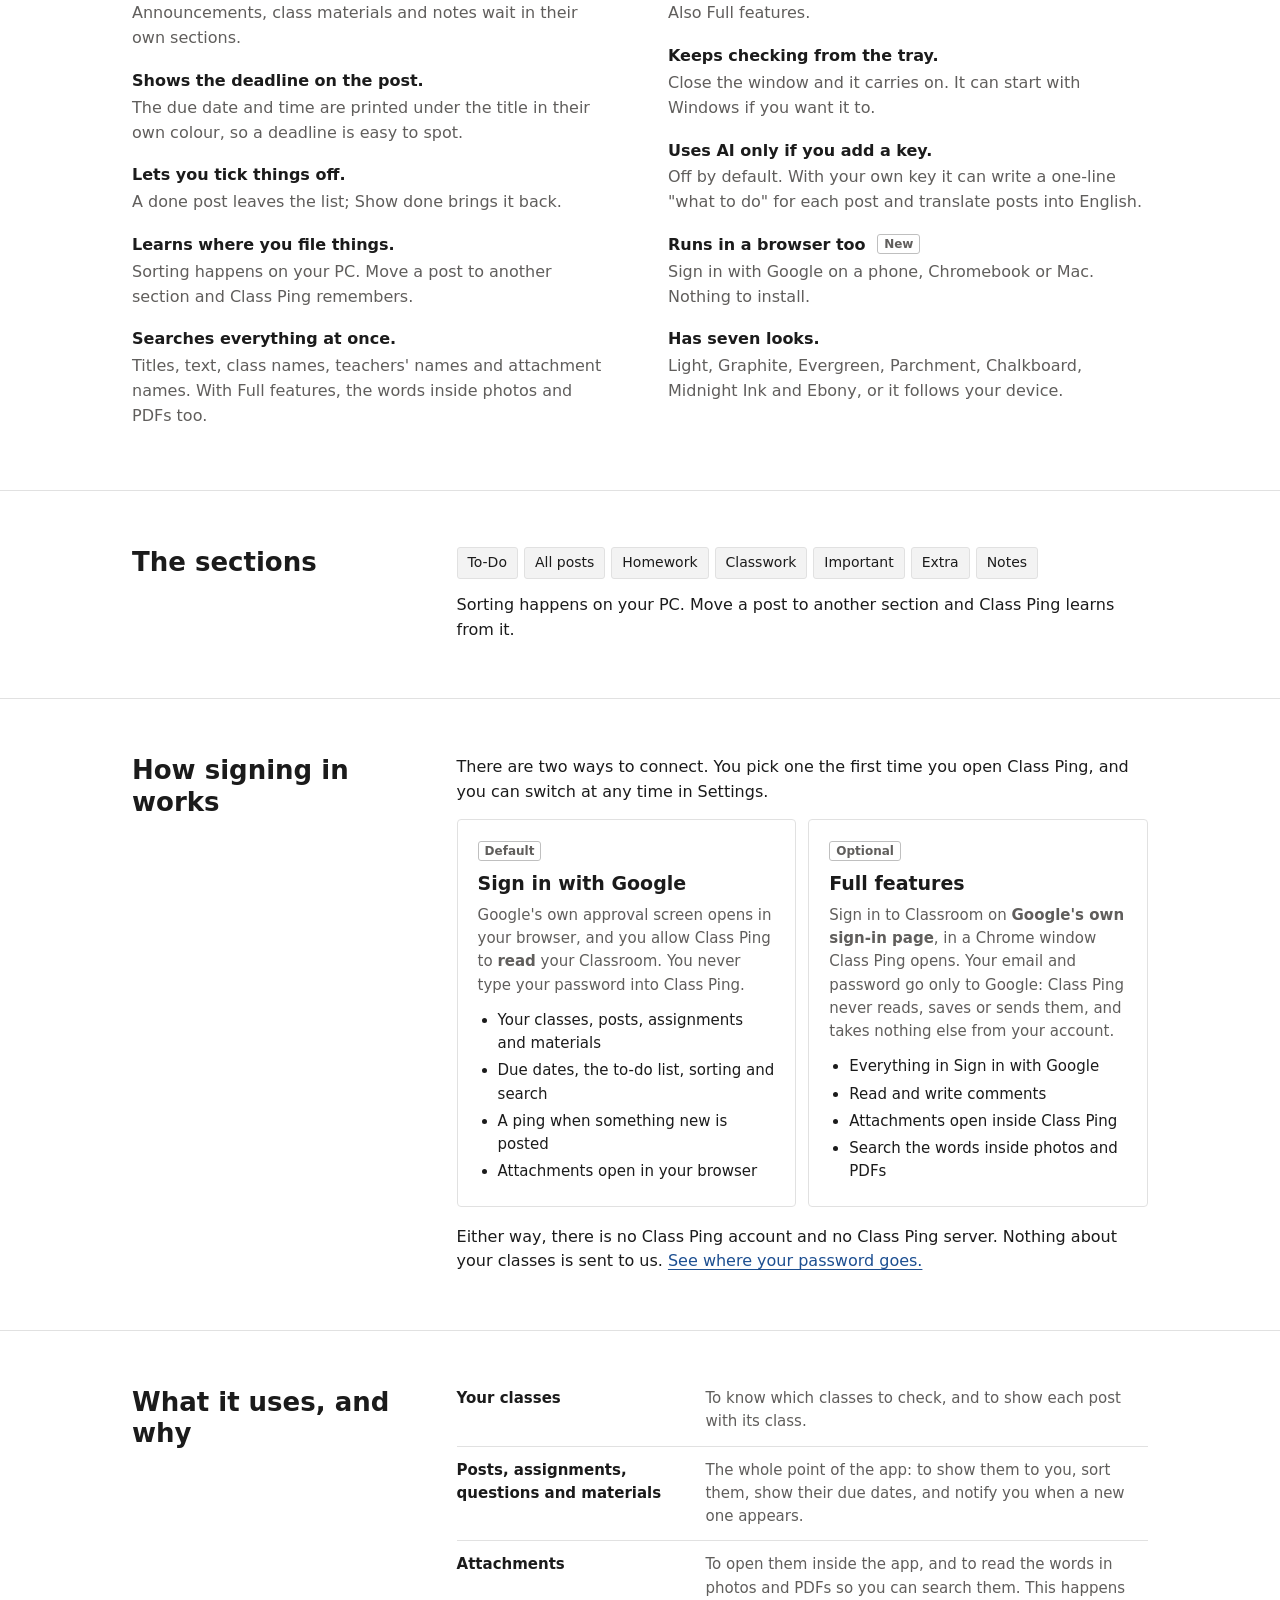
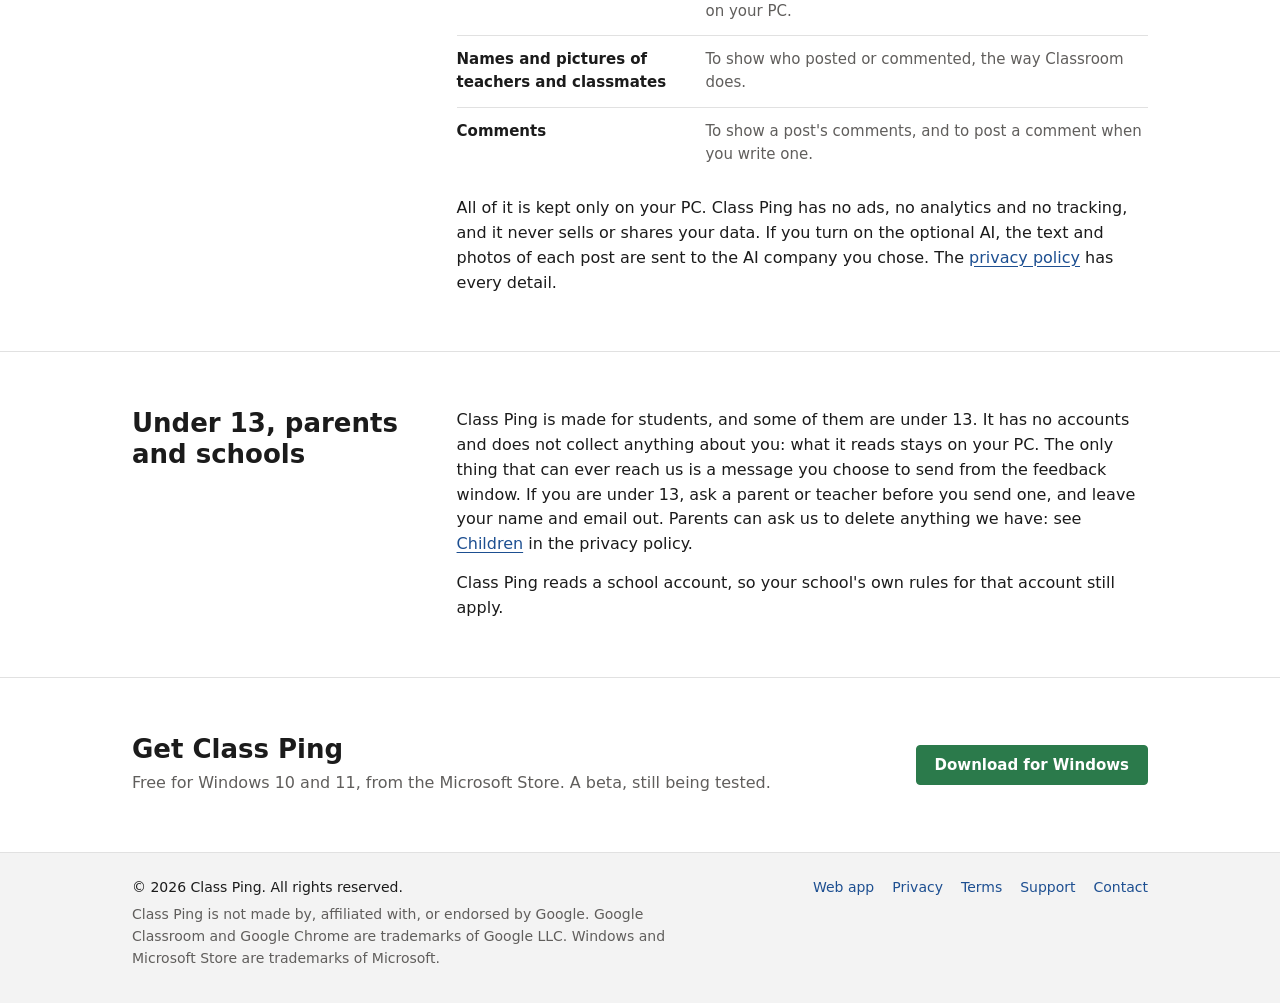
==== commit 8a6a9161: "Web: larger-text layout fixes, phone drawer reachable, home picture follows the chosen look, full fi" ====
--- a/index.html
+++ b/index.html
@@ -33,8 +33,8 @@
 <link rel="icon" href="/favicon.ico" sizes="any">
 <link rel="icon" type="image/png" sizes="192x192" href="/logo.png">
   <link rel="apple-touch-icon" href="apple-touch-icon.png?v=6">
-  <link rel="stylesheet" href="style.css?v=16">
-  <script src="site.js?v=10"></script>
+  <link rel="stylesheet" href="style.css?v=17">
+  <script src="site.js?v=11"></script>
 </head>
 <body>
 
@@ -73,7 +73,7 @@
         <source media="(max-width: 640px) and (prefers-color-scheme: dark)" srcset="img/home-todo-phone-dark.png?v=1">
         <source media="(max-width: 640px)" srcset="img/home-todo-phone.png?v=1">
         <source media="(prefers-color-scheme: dark)" srcset="img/home-todo-dark.png?v=1">
-        <img src="img/home-todo.png?v=1" width="1080" height="700" alt="The To-Do list in Class Ping: a sidebar of sections and classes, and a list of homework with due dates and a Mark done button on each post. The classes and posts are made up.">
+        <img src="img/home-todo.png?v=1" data-home="img/home-todo" width="1080" height="700" alt="The To-Do list in Class Ping: a sidebar of sections and classes, and a list of homework with due dates and a Mark done button on each post. The classes and posts are made up.">
       </picture>
       <figcaption>The To-Do list, with made-up sample posts.</figcaption>
     </figure>
--- a/style.css
+++ b/style.css
@@ -185,6 +185,7 @@
 .table-wrap { overflow-x: auto; }
 .doc table { width: 100%; border-collapse: collapse; margin: 8px 0 18px; font-size: 15px; }
 .doc th, .doc td { text-align: left; vertical-align: top; padding: 12px 0; border-top: 1px solid var(--divider); }
+.doc a { overflow-wrap: anywhere; }
 .doc th { font-weight: 600; color: var(--text); width: 30%; padding-right: 20px; }
 .doc td { color: var(--muted); }
 code { font-family: var(--mono); font-size: 14px; background: var(--raised); padding: 1px 5px; border-radius: 3px; }
@@ -434,11 +435,14 @@
   }
   .js .top.open nav { opacity: 1; transform: none; visibility: visible; }
   .js .top nav a { height: 44px; padding: 0 8px; font-size: 16px; }
+  .top .brand { min-height: 44px; }
   html:not(.js) .top .wrap { height: auto; padding-top: 10px; padding-bottom: 10px; flex-wrap: wrap; gap: 8px; }
   html:not(.js) .top nav { flex-wrap: wrap; }
 }
 
 /* -- text size and links, from Settings -- */
+:root[data-text="small"] { --zoom: 0.9; }
+:root[data-text="large"] { --zoom: 1.15; }
 :root[data-text="small"] body { zoom: 0.9; }
 :root[data-text="large"] body { zoom: 1.15; }
 /* only links inside running text; buttons, tiles, nav rows and link lists stay plain */
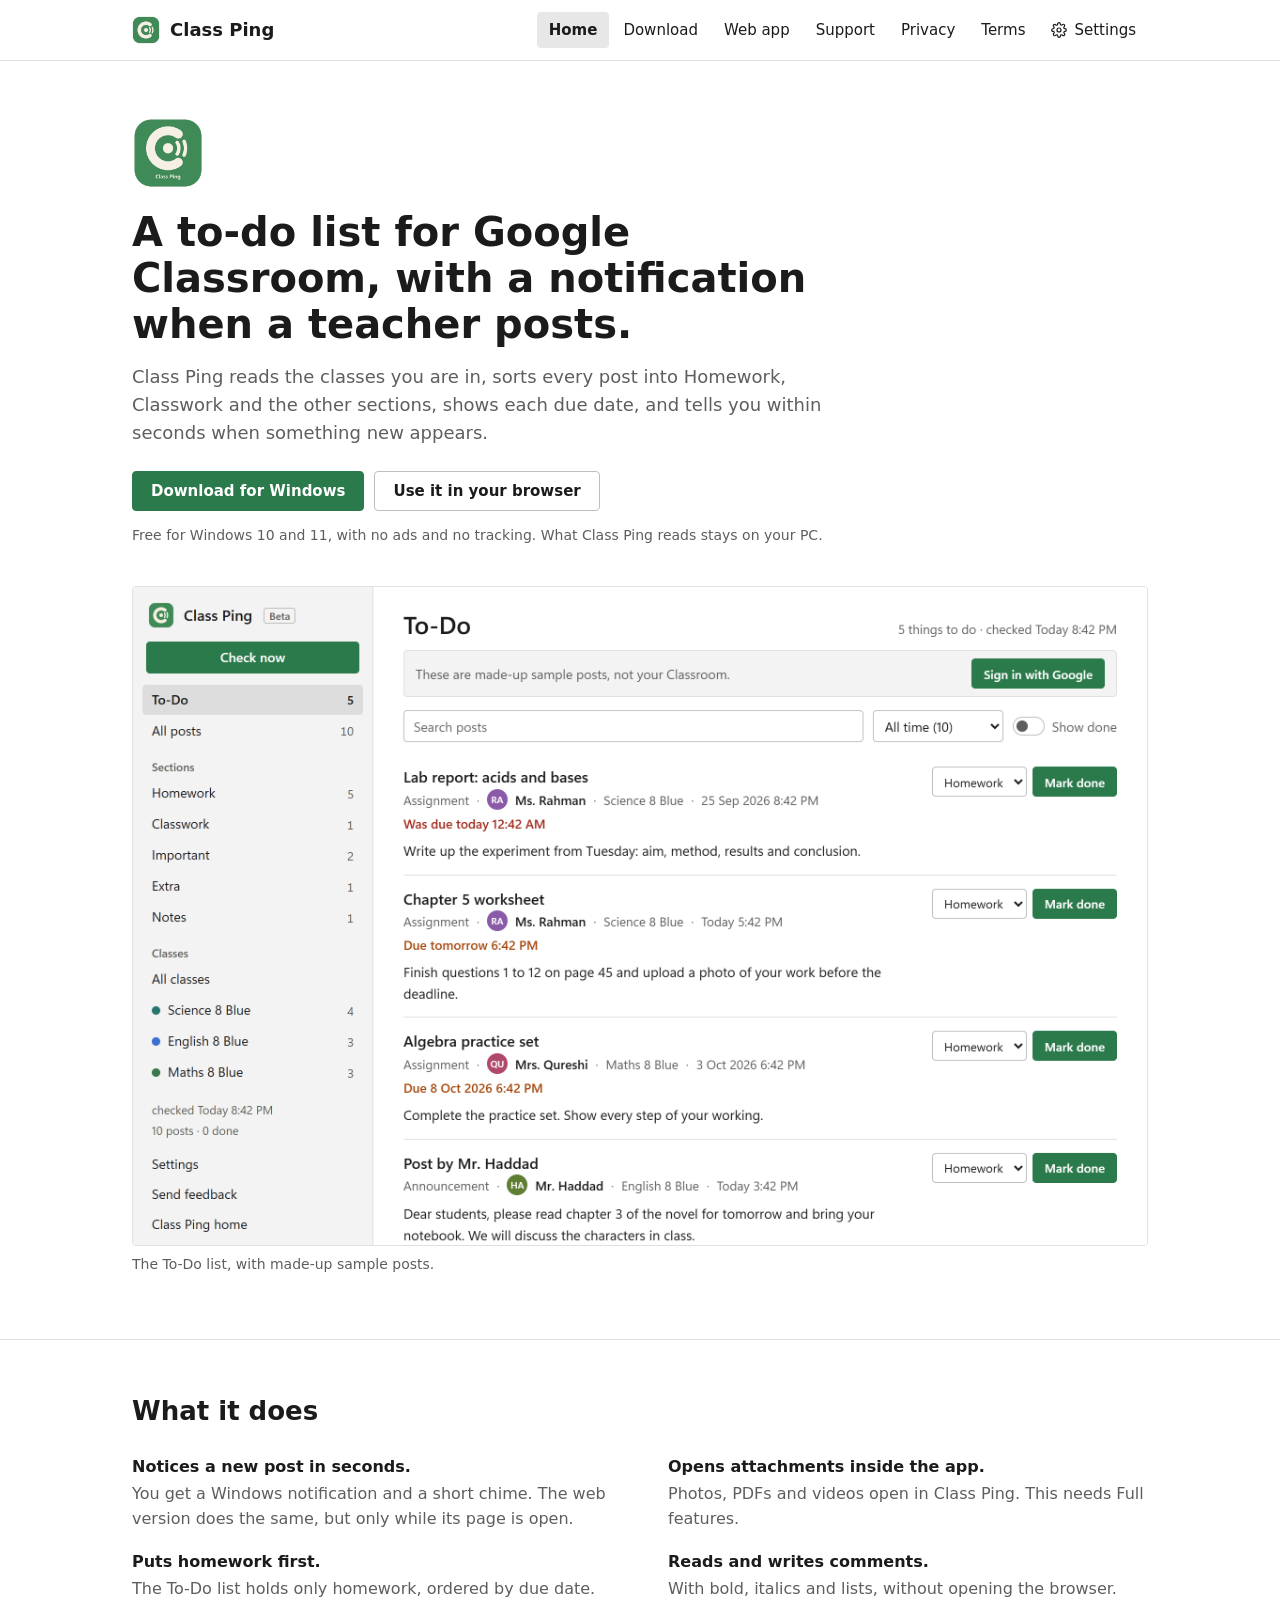
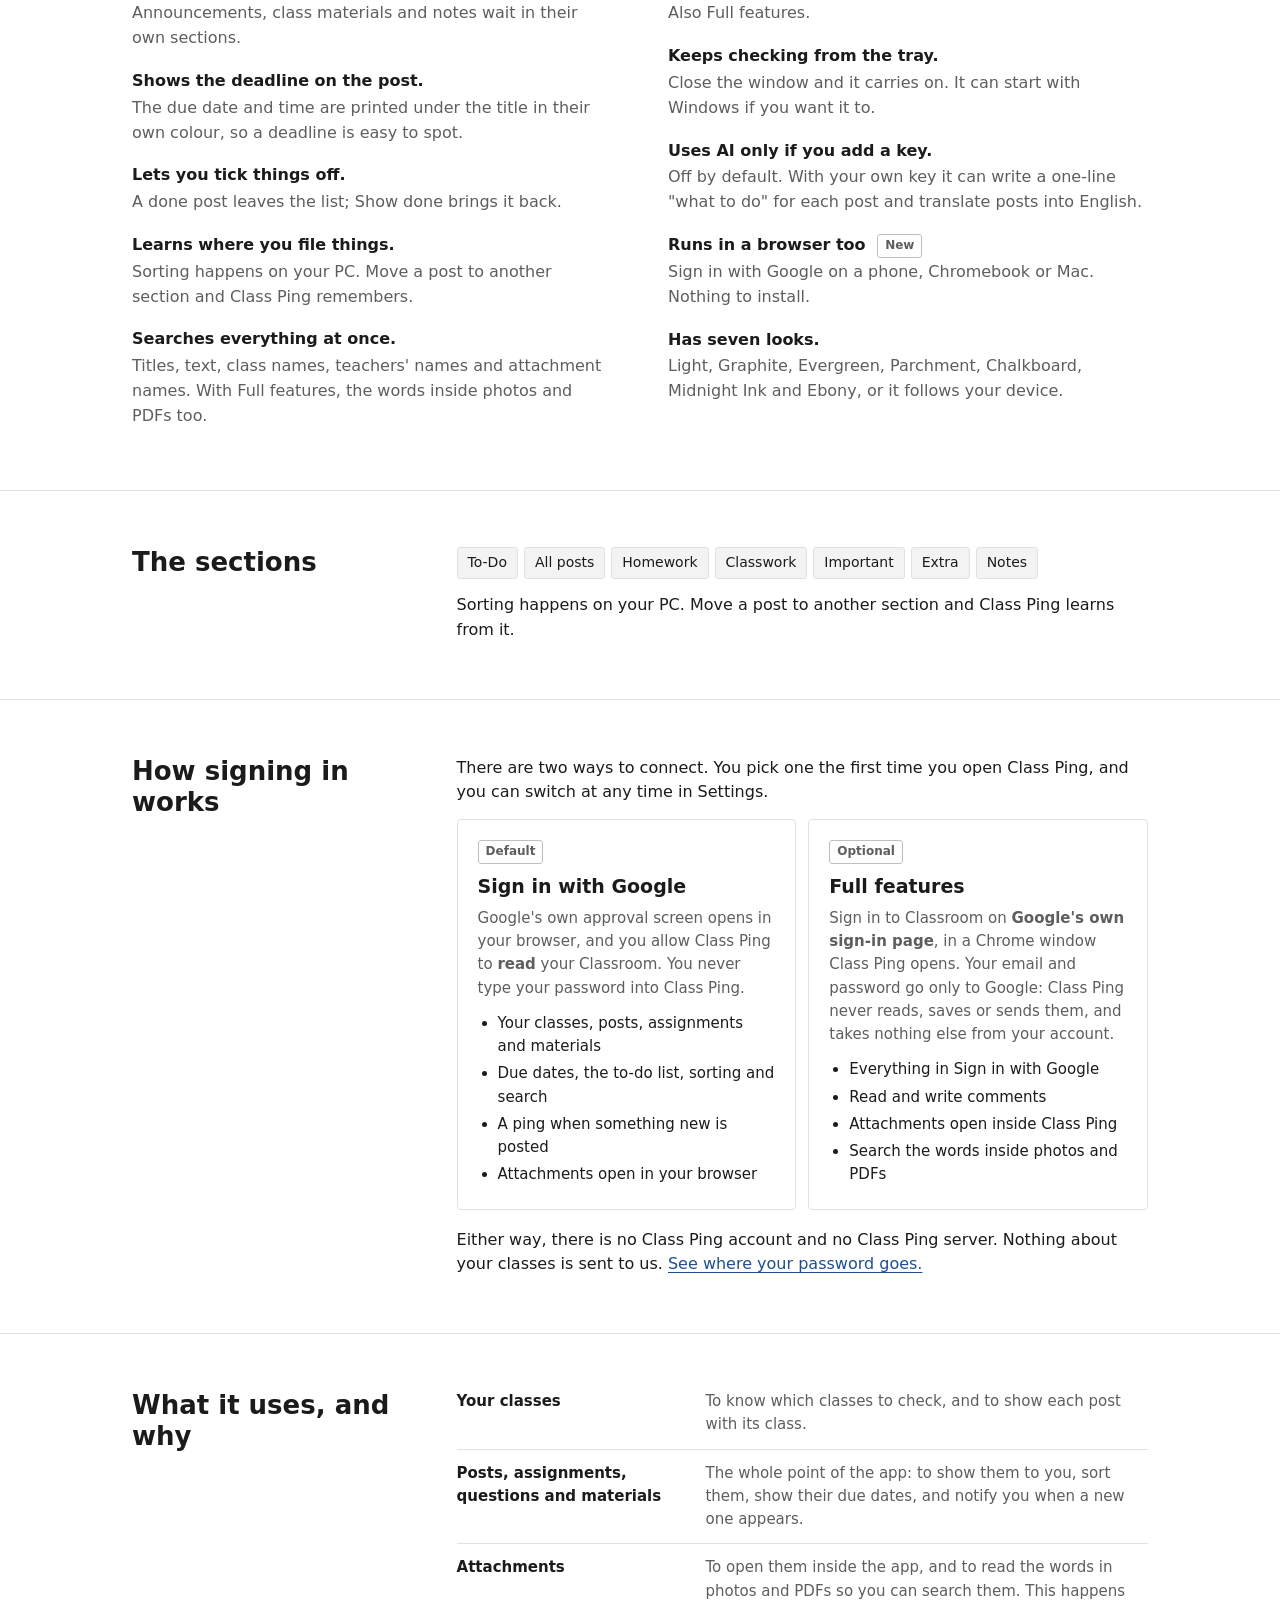
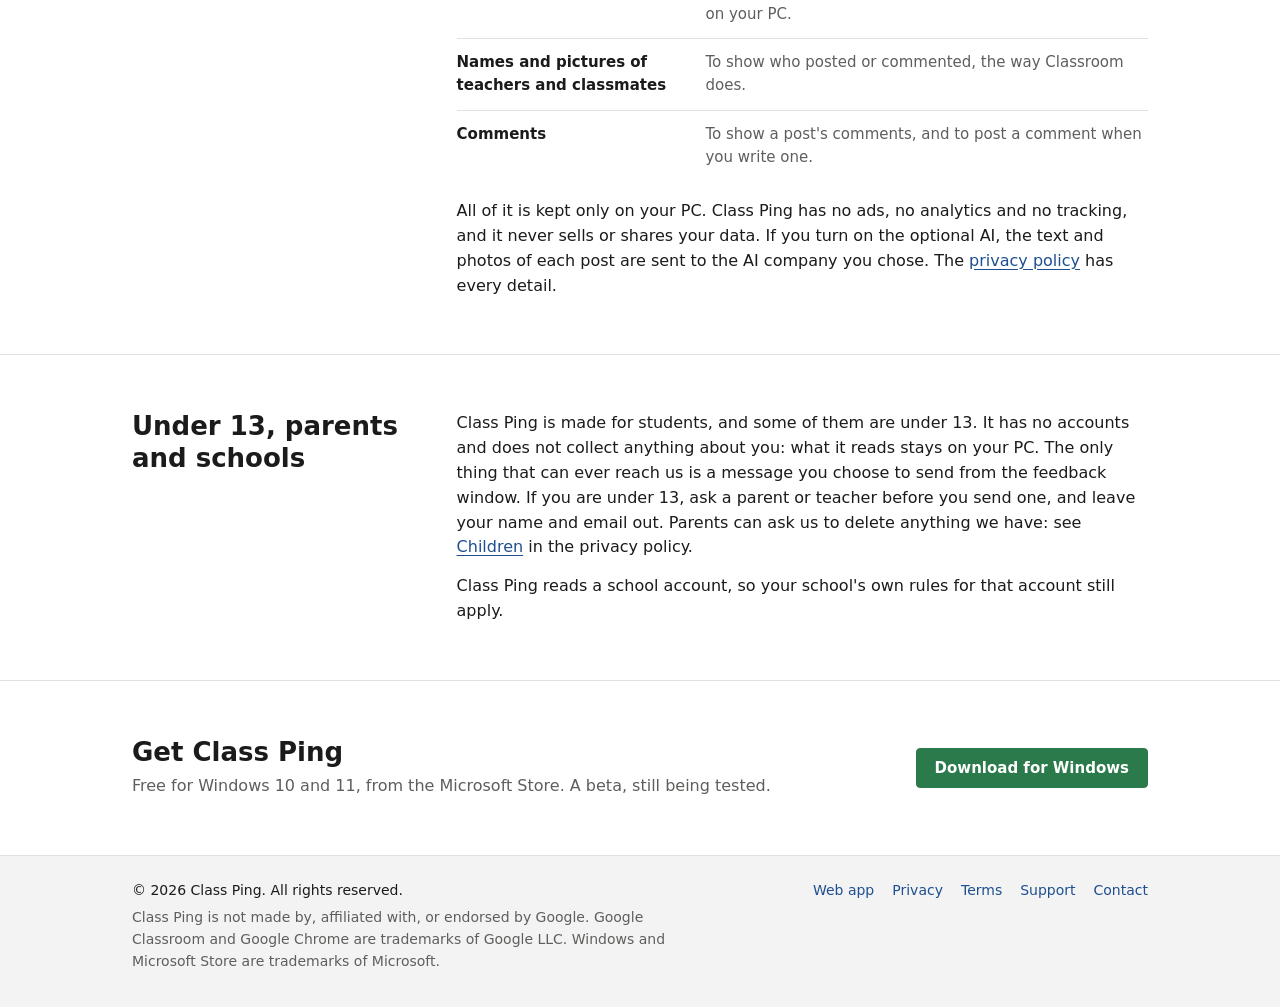
==== commit a6544ddb: "Web: clear message when a Google permission box is left empty, offline first visit, saved-settings f" ====
--- a/index.html
+++ b/index.html
@@ -33,8 +33,8 @@
 <link rel="icon" href="/favicon.ico" sizes="any">
 <link rel="icon" type="image/png" sizes="192x192" href="/logo.png">
   <link rel="apple-touch-icon" href="apple-touch-icon.png?v=6">
-  <link rel="stylesheet" href="style.css?v=17">
-  <script src="site.js?v=11"></script>
+  <link rel="stylesheet" href="style.css?v=19">
+  <script src="site.js?v=12"></script>
 </head>
 <body>
 
--- a/style.css
+++ b/style.css
@@ -226,14 +226,14 @@
 /* tags: small flat rectangles */
 .tag, .badge {
   display: inline-block;
-  font: 600 12px/1 var(--ui);
+  font: 600 12px/1.25 var(--ui);
   color: var(--muted);
   border: 1px solid var(--edge);
   border-radius: 3px;
-  padding: 3px 6px;
+  padding: 3px 7px 4px;
 }
 .badge { margin-bottom: 10px; }
-.tag { vertical-align: 2px; margin-left: 6px; }
+.tag { vertical-align: 1px; margin-left: 6px; }
 
 /* -- download page -- */
 .download {
@@ -332,6 +332,11 @@
 .saved { color: var(--muted); font-size: 14px; opacity: 0; }
 .saved.show { opacity: 1; }
 .no-js-note { color: var(--muted); }
+/* the settings are drawn by site.js a moment after the page: their room is kept, so the footer does not jump down */
+.js .no-js-note { display: none; }
+.js #settings-root { min-height: 640px; }
+@media (max-width: 900px) { .js #settings-root { min-height: 720px; } }
+@media (max-width: 640px) { .js #settings-root { min-height: 800px; } }
 
 /* -- the short call to action at the foot of the home page -- */
 .cta { display: flex; justify-content: space-between; align-items: center; gap: 24px; flex-wrap: wrap; }
@@ -389,6 +394,7 @@
   .actions .button { flex: 1 1 100%; }
   footer a, .toc a { min-height: 44px; display: inline-flex; align-items: center; }
   .segmented .choice .face { padding: 11px 14px; }
+  .shot img { aspect-ratio: 780 / 1490; }      /* the phone picture is tall: its room is kept while it loads */
 }
 
 /* -- the phone menu: the pages, one per line -- */
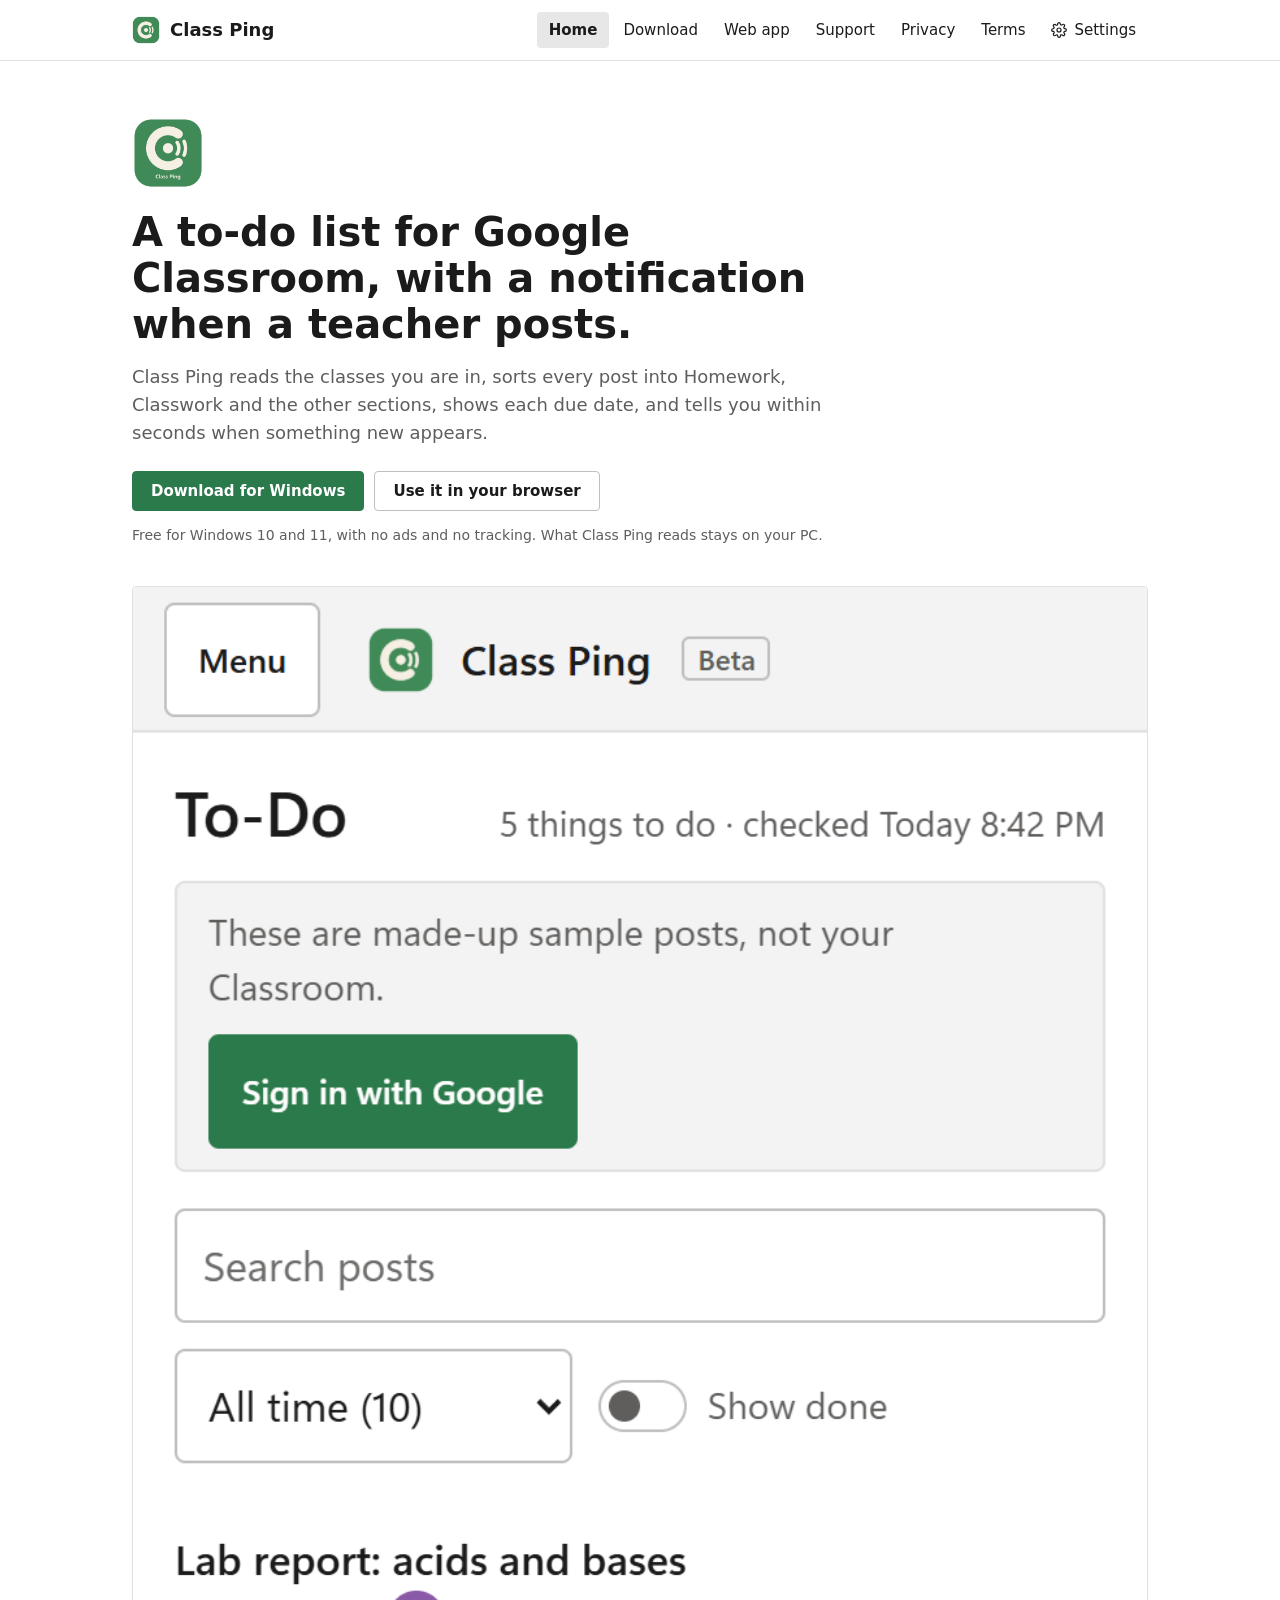
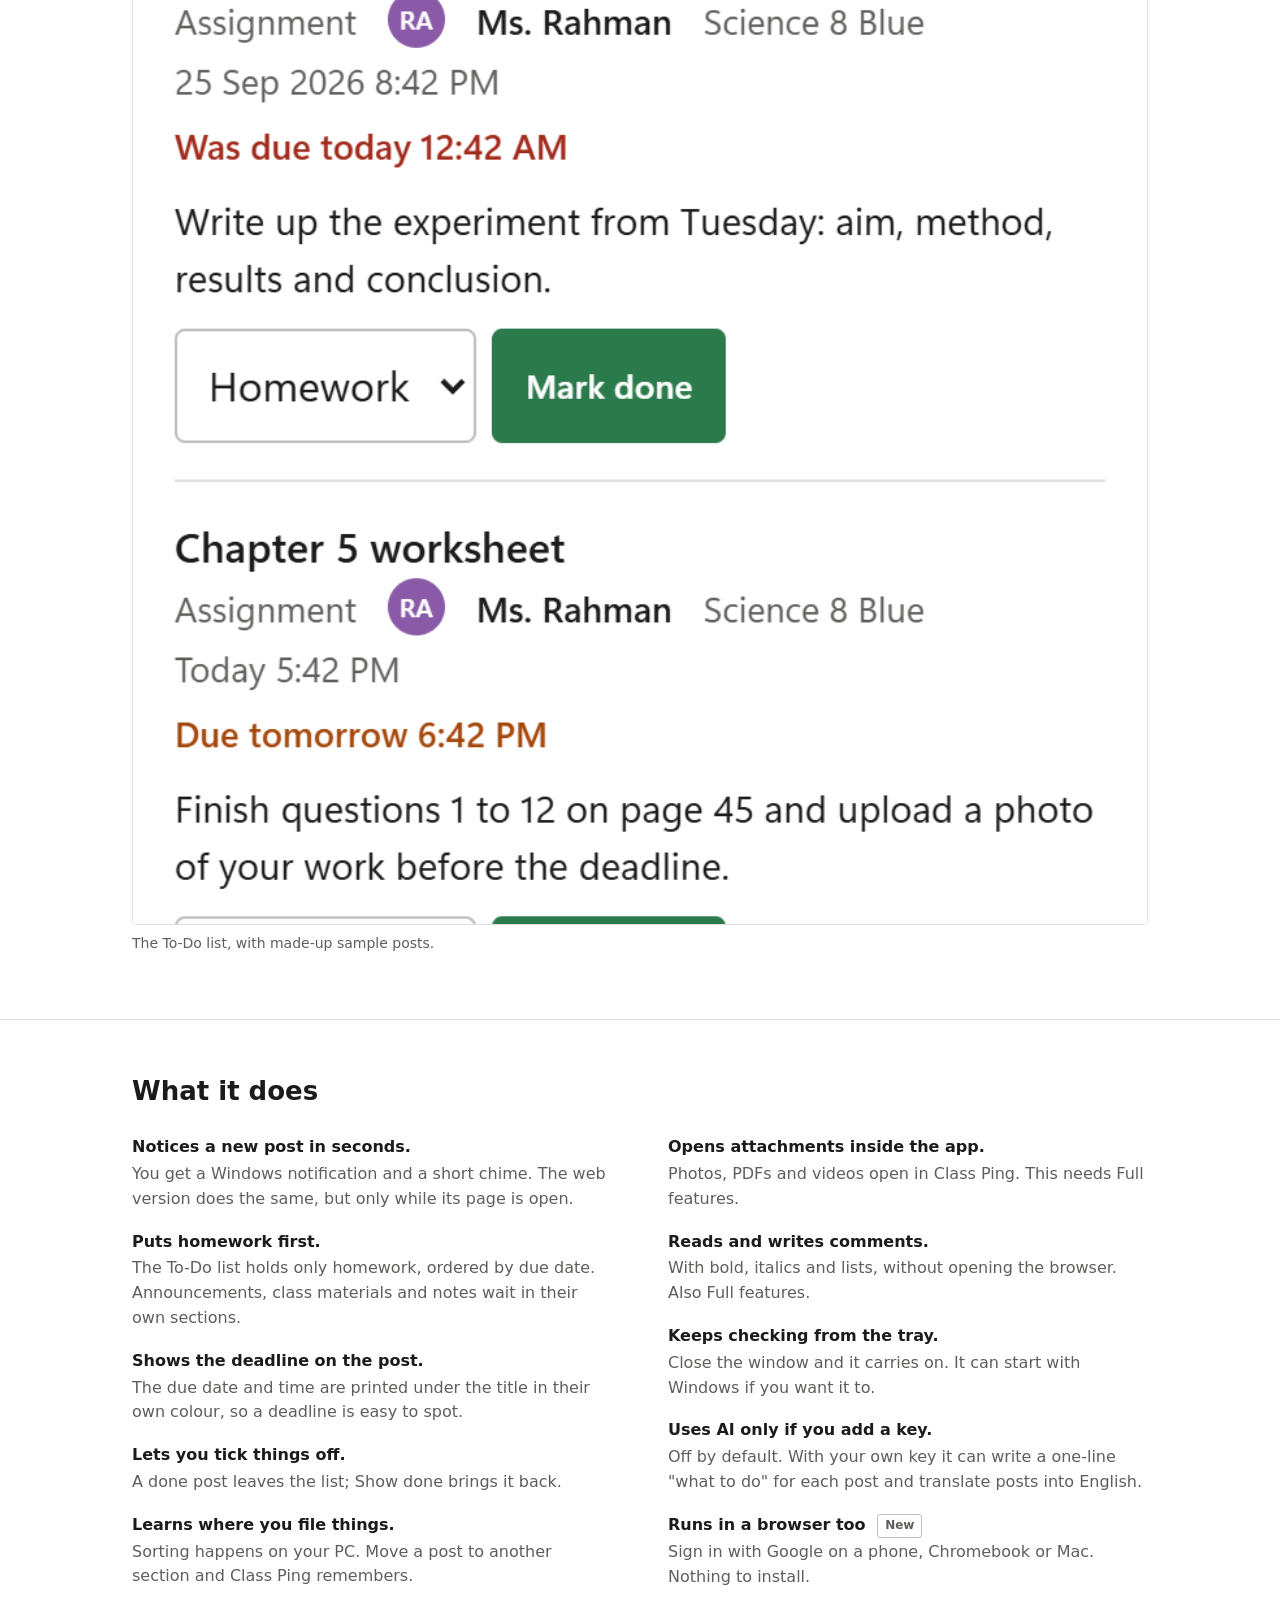
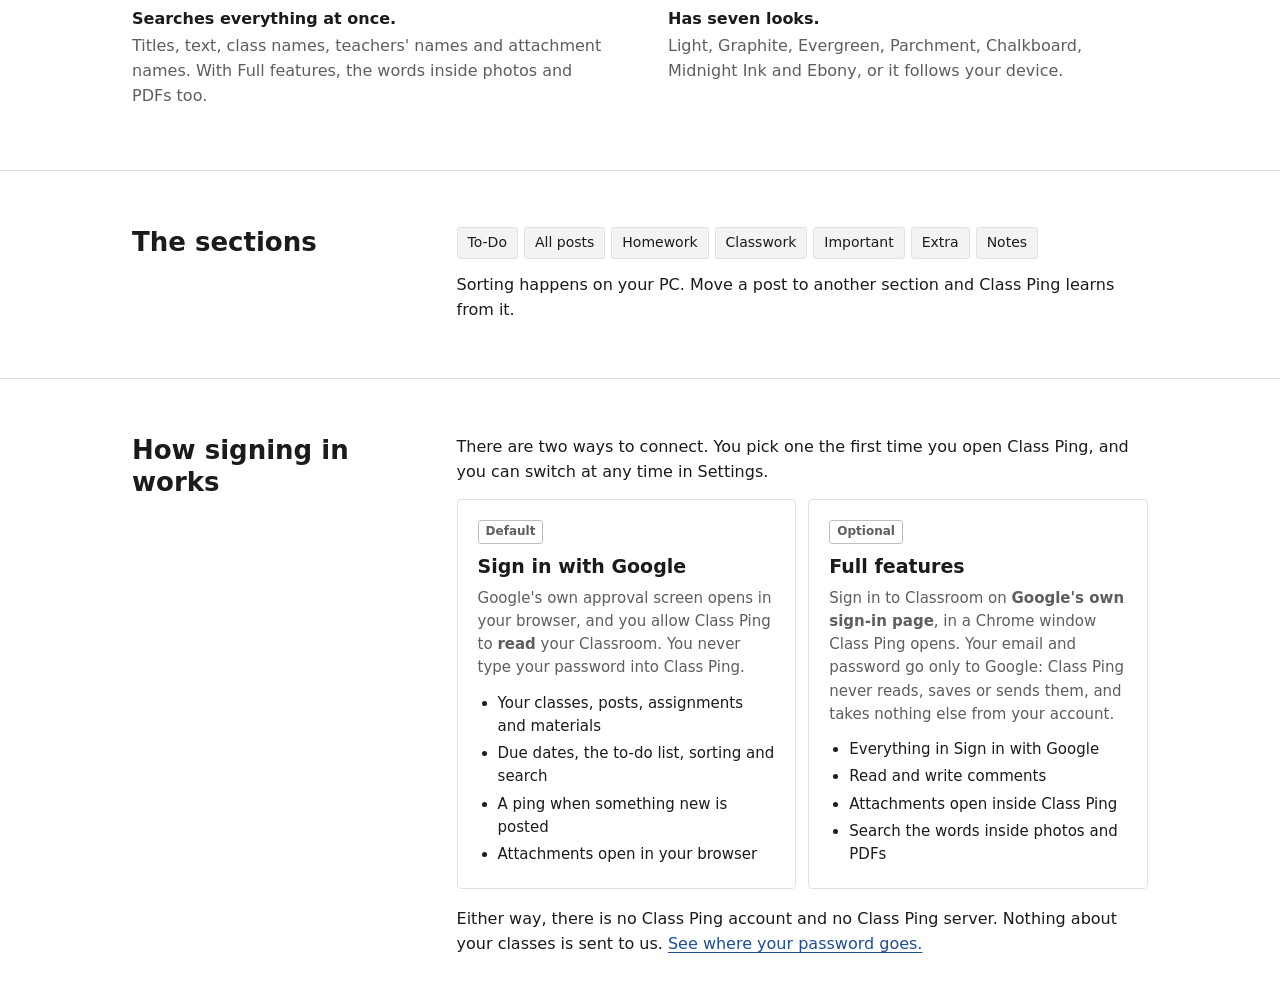
==== commit 8e3bd7aa: "Web: small Rate link to the Store listing in the footer and web app sidebar" ====
--- a/index.html
+++ b/index.html
@@ -191,7 +191,7 @@
       <p class="copyright">&copy; 2026 Class Ping. All rights reserved.</p>
       <p>Class Ping is not made by, affiliated with, or endorsed by Google. Google Classroom and Google Chrome are trademarks of Google LLC. Windows and Microsoft Store are trademarks of Microsoft.</p>
     </div>
-    <div class="foot-links"><a href="app/">Web app</a><a href="privacy.html">Privacy</a><a href="terms.html">Terms</a><a href="support.html">Support</a><a href="mailto:classpingsupport@gmail.com">Contact</a></div>
+    <div class="foot-links"><a href="app/">Web app</a><a href="privacy.html">Privacy</a><a href="terms.html">Terms</a><a href="https://apps.microsoft.com/detail/9n9698qbxttg" rel="noopener">&#9733; Rate</a><a href="support.html">Support</a><a href="mailto:classpingsupport@gmail.com">Contact</a></div>
   </div>
 </footer>
 
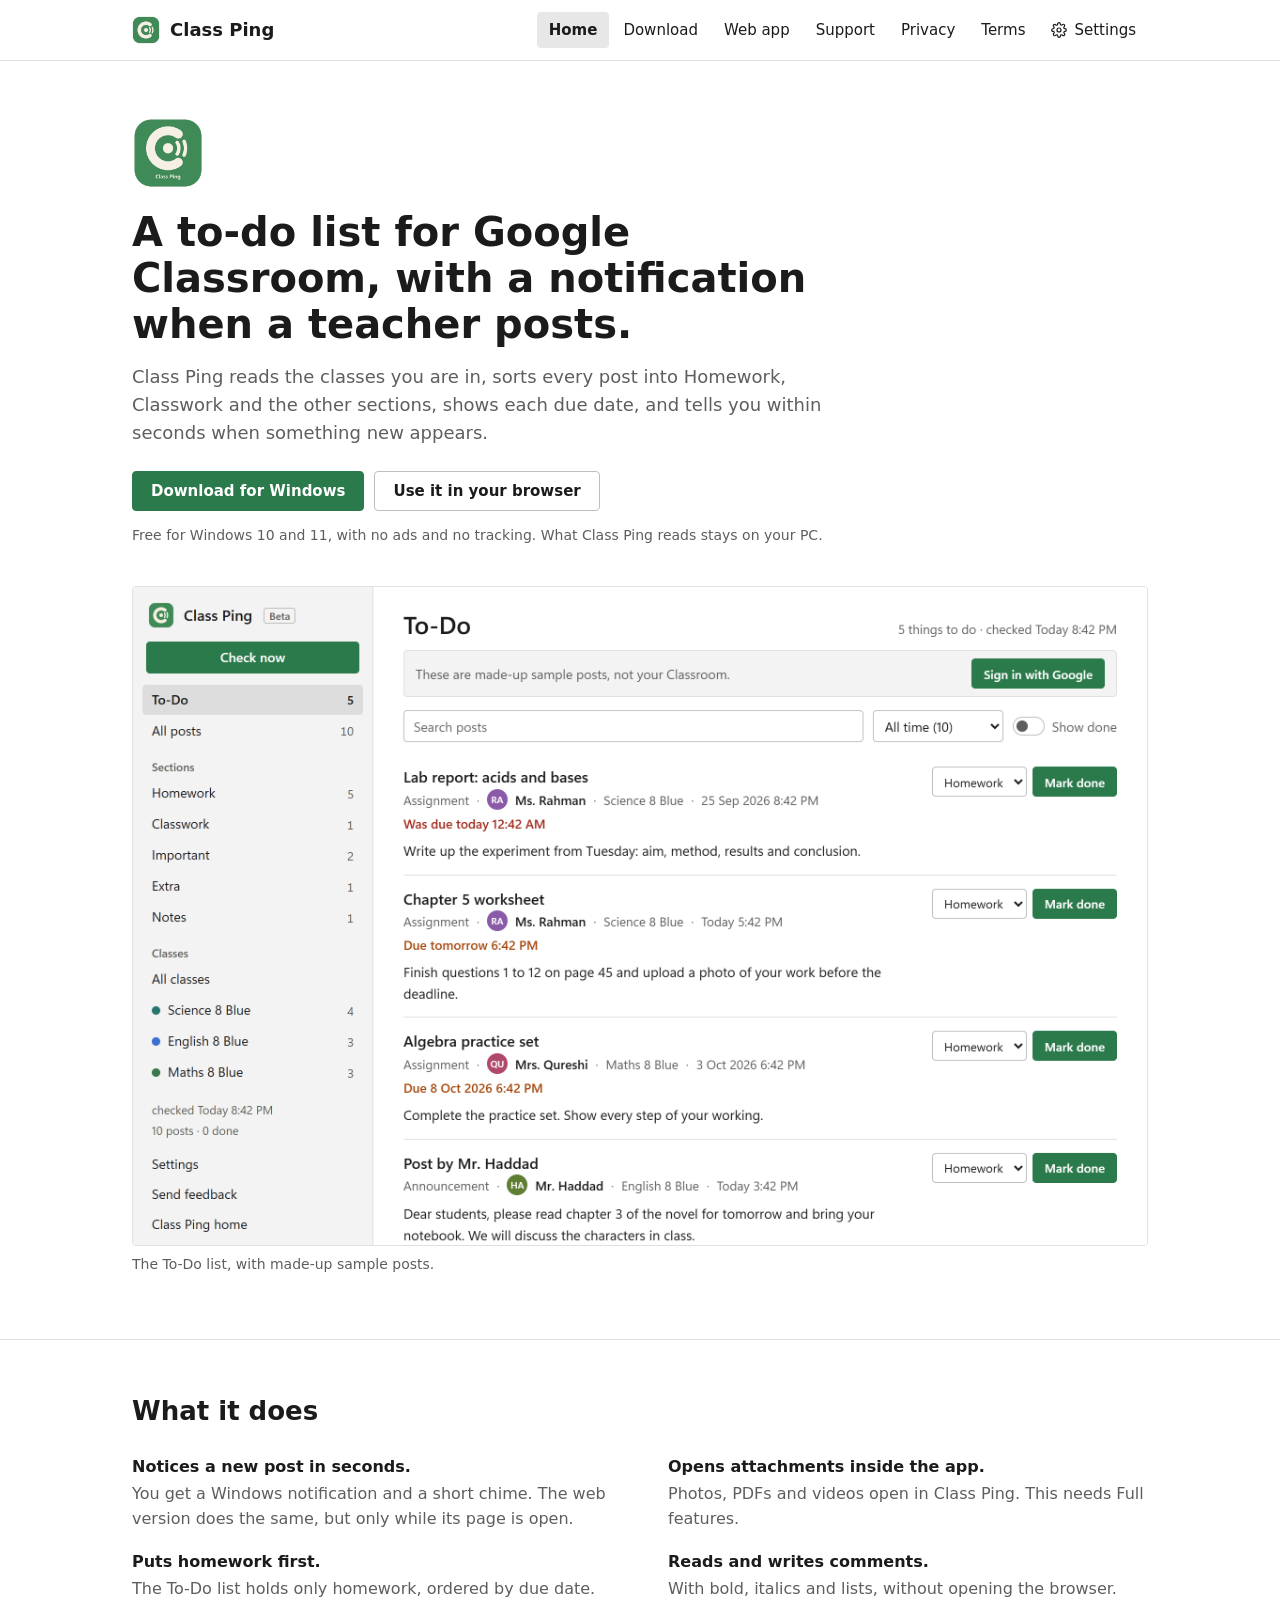
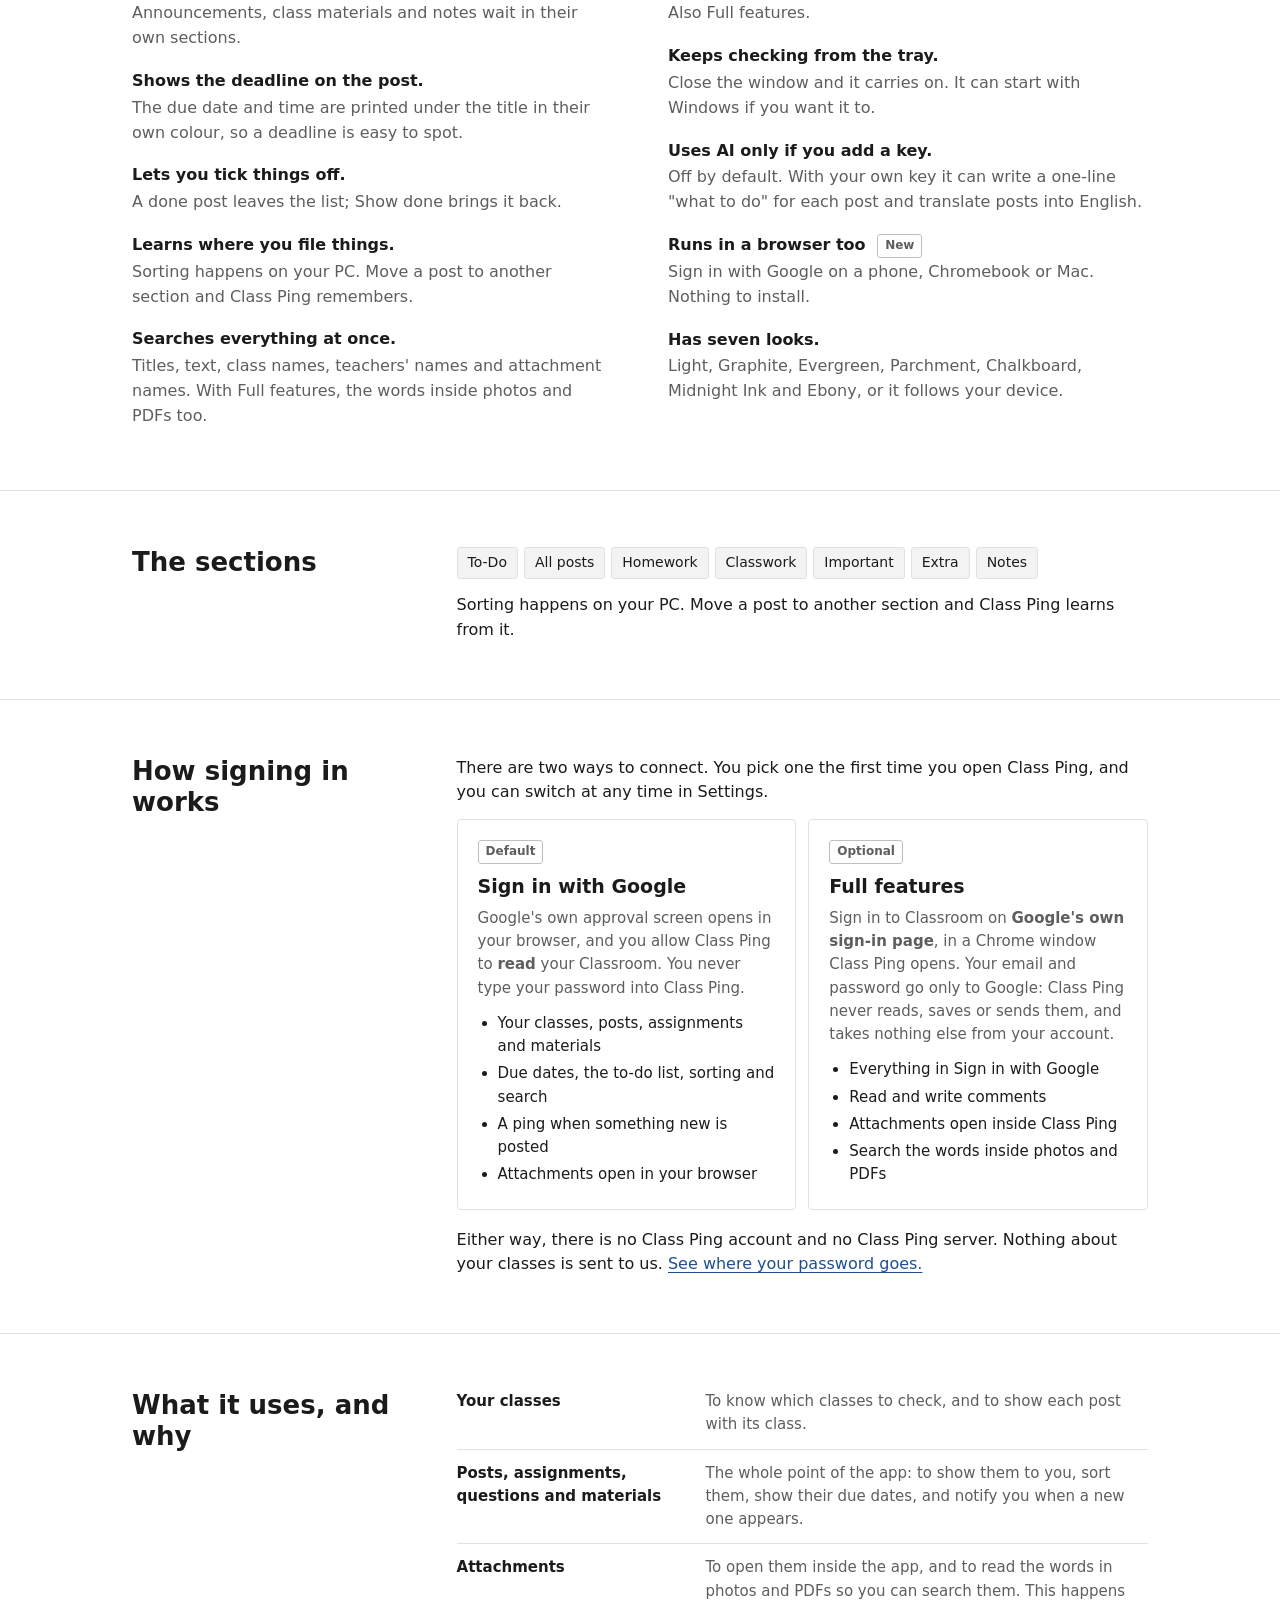
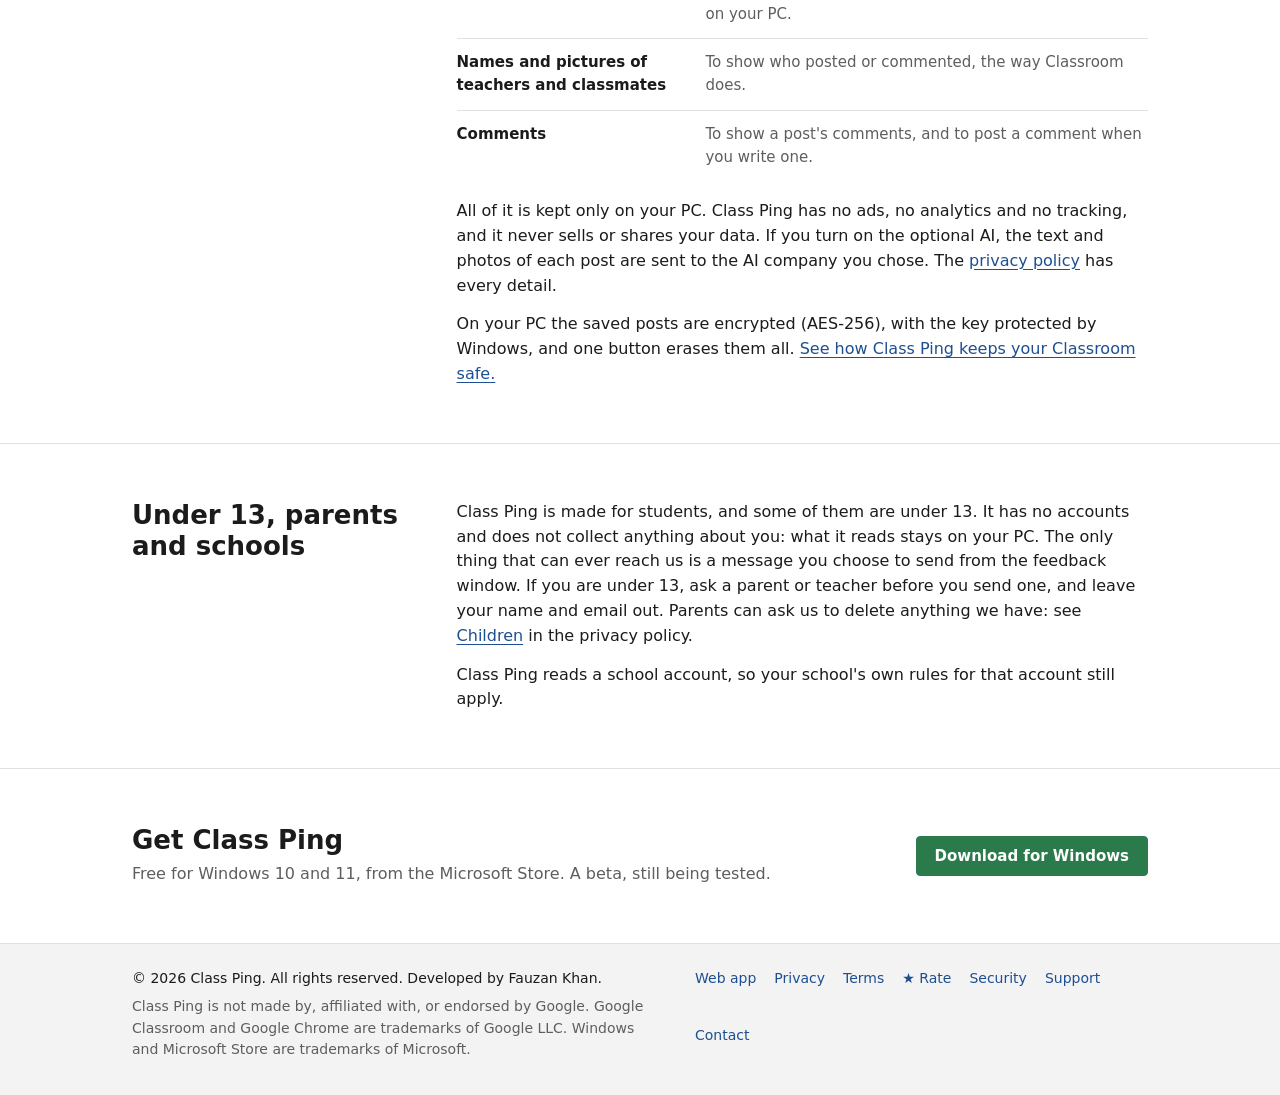
==== commit 979610c4: "Security: content-security policy on every page, a plain-language Security page, security.txt, and a" ====
--- a/index.html
+++ b/index.html
@@ -3,6 +3,8 @@
 <head>
   <meta charset="utf-8">
   <meta name="viewport" content="width=device-width, initial-scale=1">
+  <meta http-equiv="Content-Security-Policy" content="default-src 'self'; script-src 'self' https://accounts.google.com/gsi/client; connect-src 'self' https://classroom.googleapis.com https://www.googleapis.com https://oauth2.googleapis.com https://accounts.google.com; img-src 'self' data: https:; style-src 'self' 'unsafe-inline' https://accounts.google.com/gsi/style; frame-src https://accounts.google.com; object-src 'none'; base-uri 'self'; form-action 'self'; manifest-src 'self'; worker-src 'self'">
+  <meta name="referrer" content="strict-origin-when-cross-origin">
   <meta property="og:site_name" content="Class Ping">
   <meta property="og:title" content="Class Ping: Google Classroom to-do list and notifications">
   <meta property="og:description" content="Your Google Classroom, sorted into a to-do list, with a ping when something is new. Free for Windows.">
@@ -22,6 +24,7 @@
  "installUrl": "https://apps.microsoft.com/detail/9n9698qbxttg",
  "description": "Your Google Classroom posts sorted into a to-do list, with a notification when something is new. Free, read-only, no ads.",
  "url": "https://classping.wazeem.com/app/",
+ "author": {"@type": "Person", "name": "Fauzan Khan"},
  "image": "https://classping.wazeem.com/social.png",
  "offers": {
   "@type": "Offer",
@@ -159,6 +162,7 @@
           <tr><th>Comments</th><td>To show a post's comments, and to post a comment when you write one.</td></tr>
         </table>
         <p>All of it is kept only on your PC. Class Ping has no ads, no analytics and no tracking, and it never sells or shares your data. If you turn on the optional AI, the text and photos of each post are sent to the AI company you chose. The <a href="privacy.html">privacy policy</a> has every detail.</p>
+        <p>On your PC the saved posts are encrypted (AES-256), with the key protected by Windows, and one button erases them all. <a href="security.html">See how Class Ping keeps your Classroom safe.</a></p>
       </div>
     </div>
   </section>
@@ -188,10 +192,10 @@
 <footer>
   <div class="wrap">
     <div>
-      <p class="copyright">&copy; 2026 Class Ping. All rights reserved.</p>
+      <p class="copyright">&copy; 2026 Class Ping. All rights reserved. Developed by Fauzan Khan.</p>
       <p>Class Ping is not made by, affiliated with, or endorsed by Google. Google Classroom and Google Chrome are trademarks of Google LLC. Windows and Microsoft Store are trademarks of Microsoft.</p>
     </div>
-    <div class="foot-links"><a href="app/">Web app</a><a href="privacy.html">Privacy</a><a href="terms.html">Terms</a><a href="https://apps.microsoft.com/detail/9n9698qbxttg" rel="noopener">&#9733; Rate</a><a href="support.html">Support</a><a href="mailto:classpingsupport@gmail.com">Contact</a></div>
+    <div class="foot-links"><a href="app/">Web app</a><a href="privacy.html">Privacy</a><a href="terms.html">Terms</a><a href="https://apps.microsoft.com/detail/9n9698qbxttg" rel="noopener">&#9733; Rate</a><a href="security.html">Security</a><a href="support.html">Support</a><a href="mailto:classpingsupport@gmail.com">Contact</a></div>
   </div>
 </footer>
 
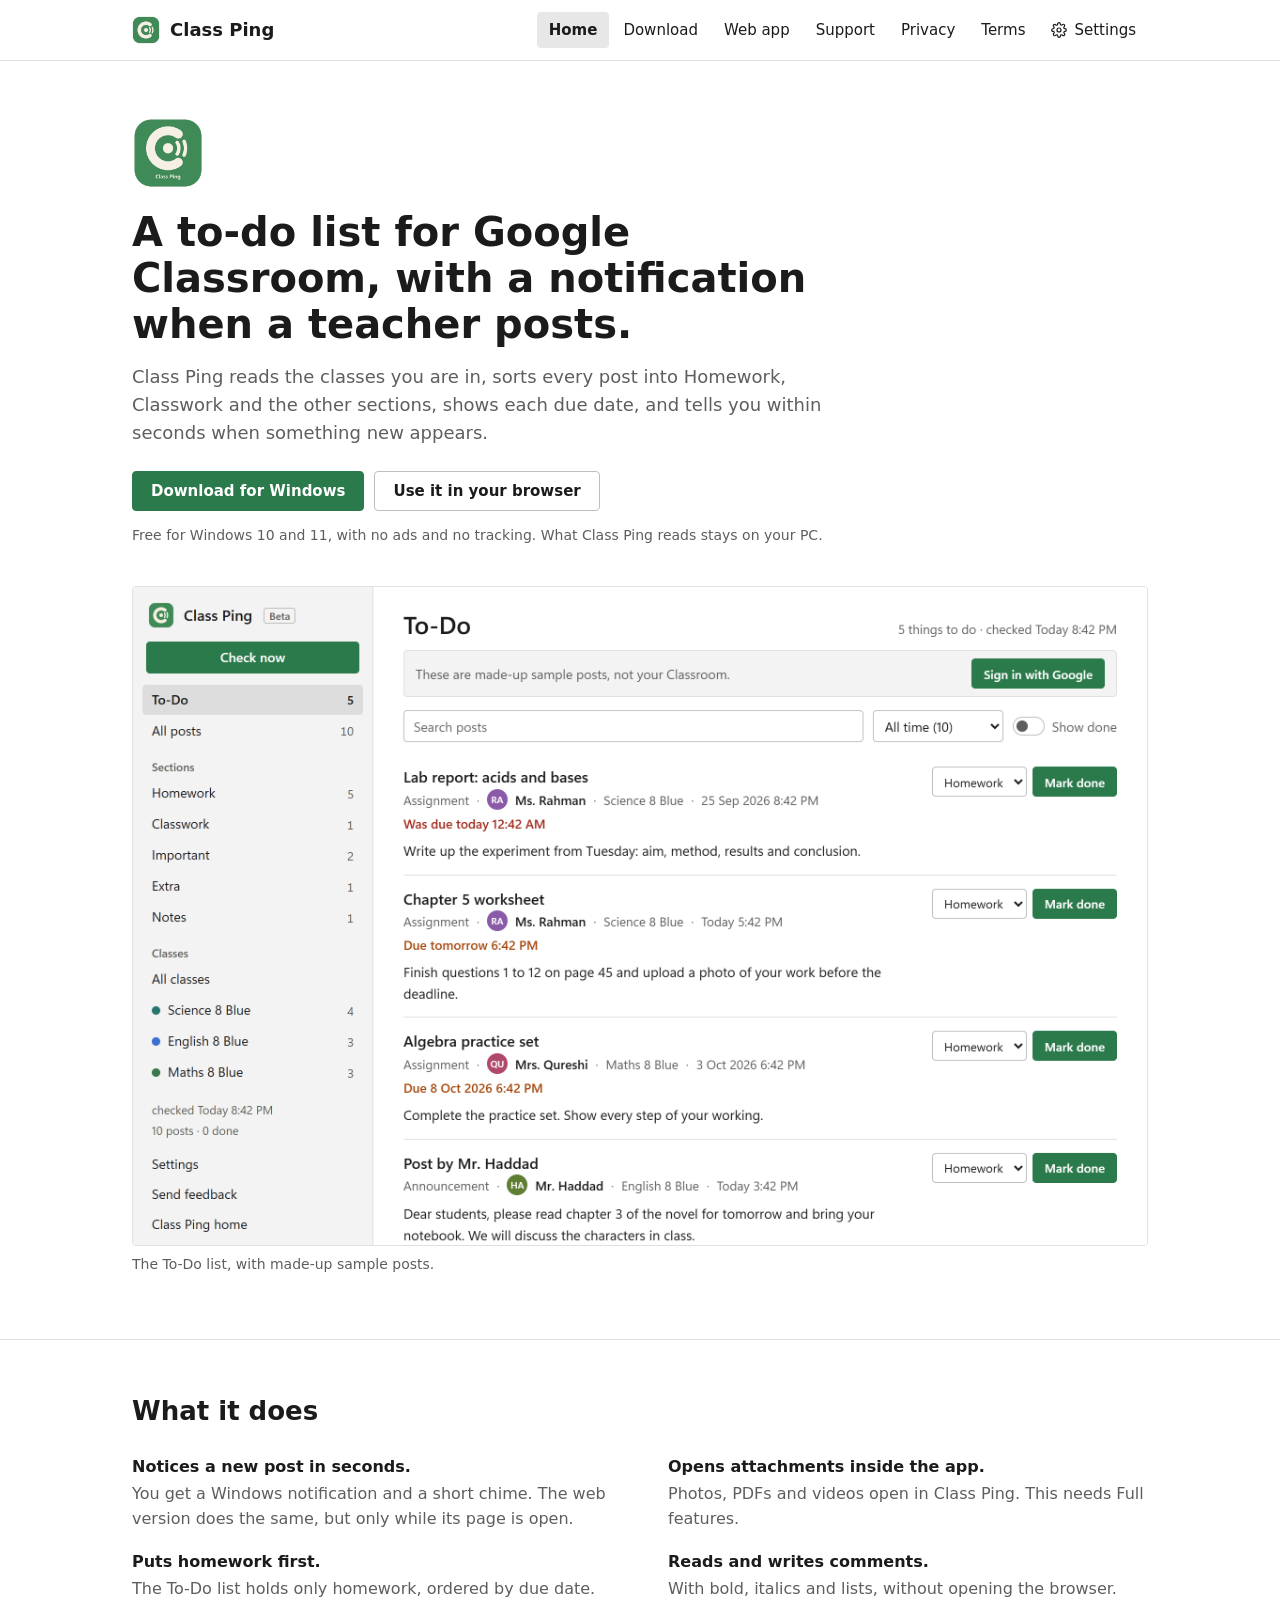
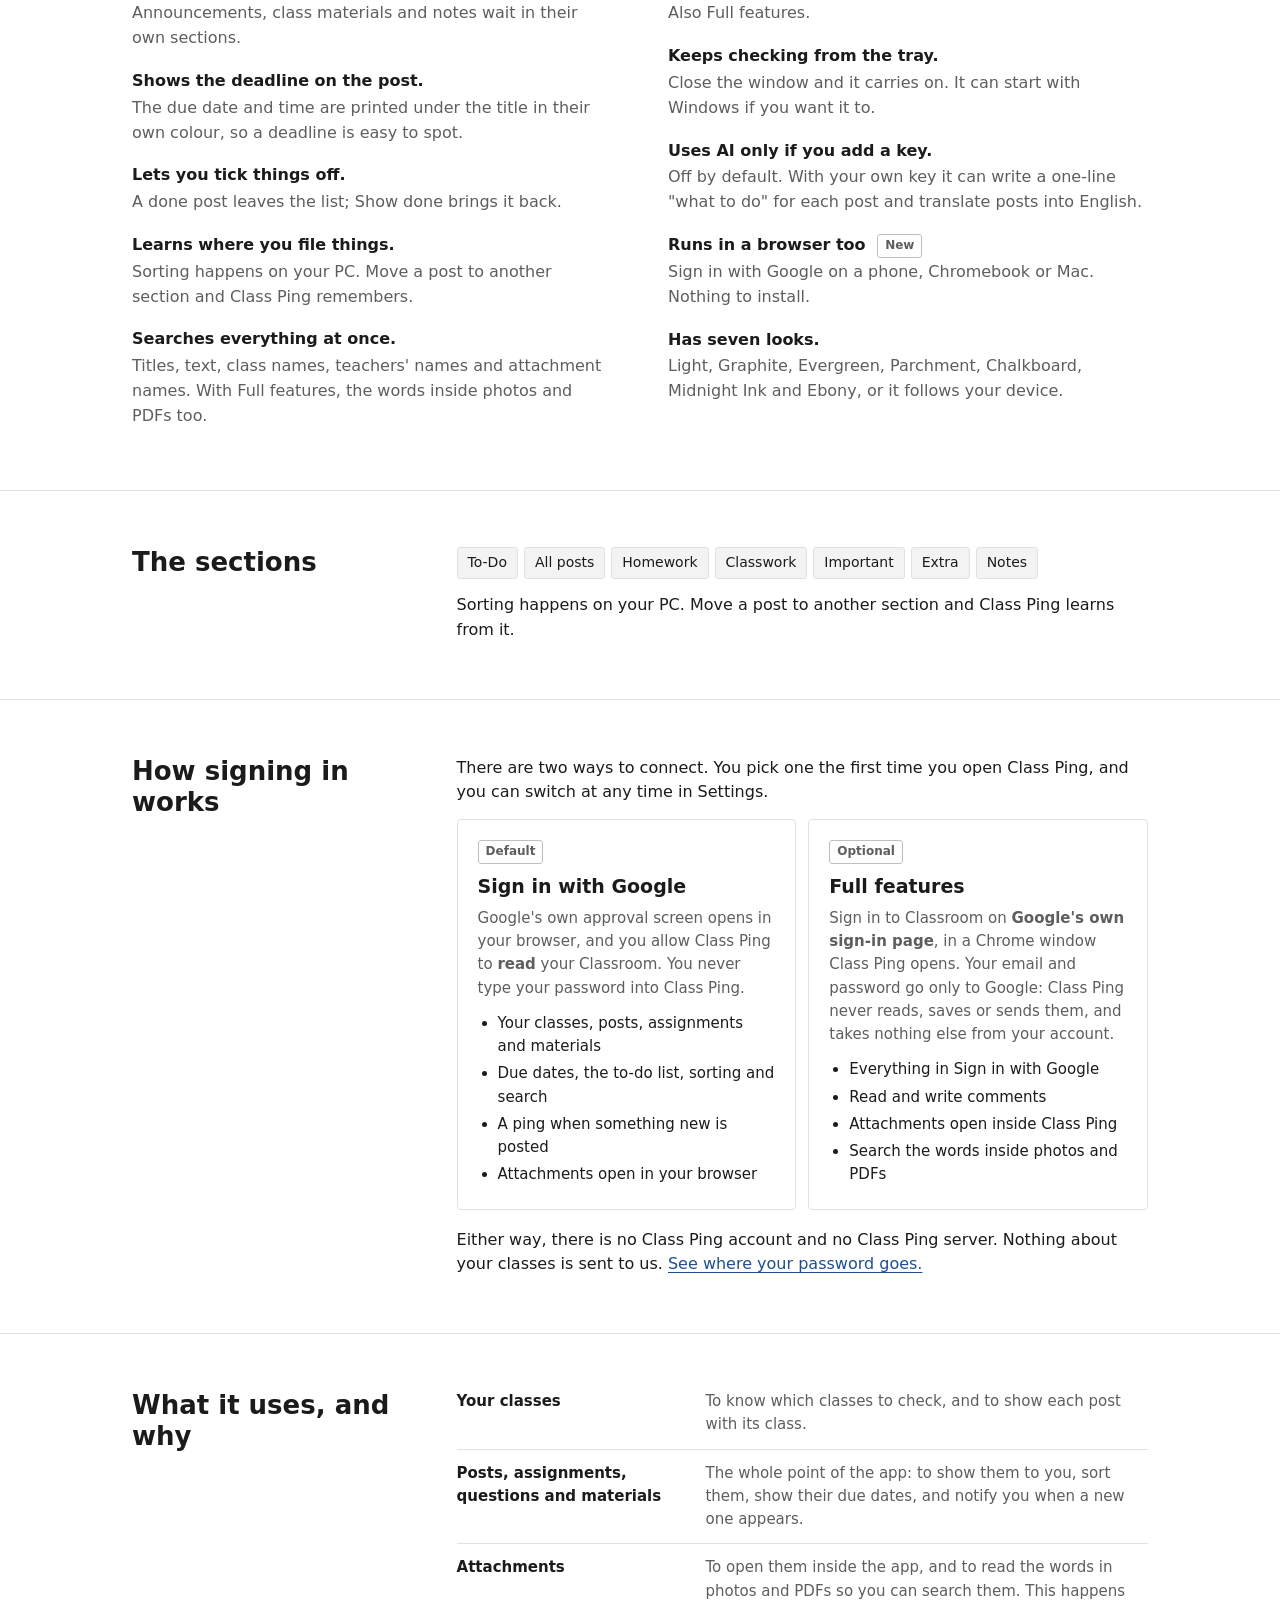
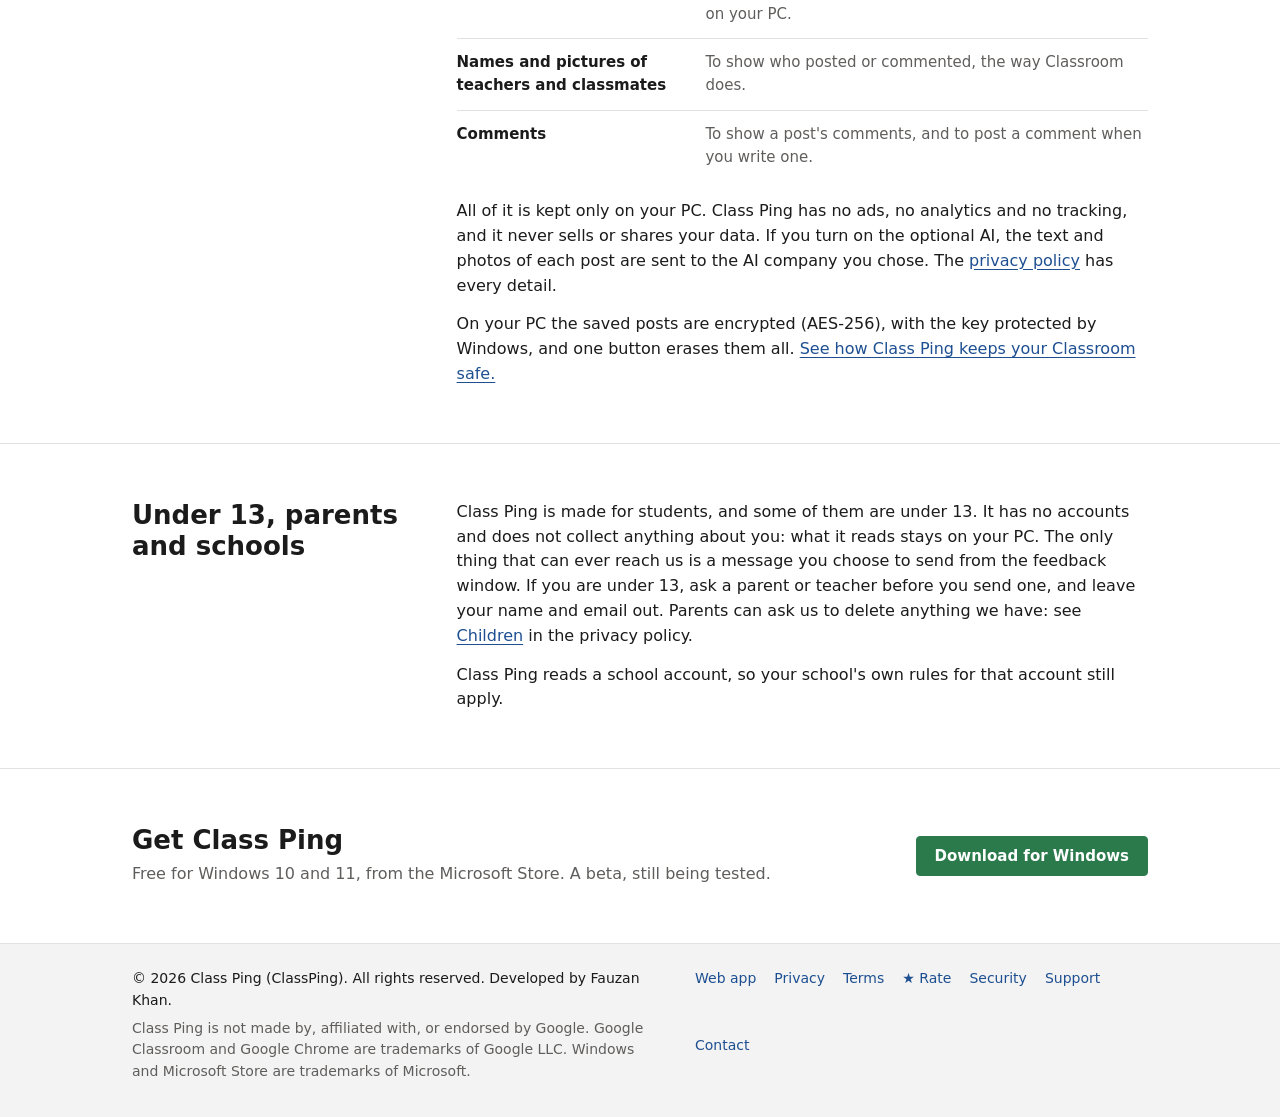
==== commit 3f330a9b: "Site: name it ClassPing as well as Class Ping, so a search for the one word finds it" ====
--- a/index.html
+++ b/index.html
@@ -13,12 +13,13 @@
   <meta property="og:image:height" content="630">
   <meta name="twitter:card" content="summary_large_image">
   <title>Class Ping: Google Classroom to-do list and notifications</title>
-  <meta name="description" content="Class Ping is a free Windows app for students: your Google Classroom posts, sorted into a to-do list, with a notification when something new is posted.">
+  <meta name="description" content="Class Ping (ClassPing) is a free Windows app for students: your Google Classroom posts, sorted into a to-do list, with a notification when something new is posted.">
   <link rel="canonical" href="https://classping.wazeem.com/">
 <script type="application/ld+json">{
  "@context": "https://schema.org",
  "@type": "SoftwareApplication",
  "name": "Class Ping",
+ "alternateName": "ClassPing",
  "applicationCategory": "EducationalApplication",
  "operatingSystem": "Windows 10, Windows 11, Web Browser",
  "installUrl": "https://apps.microsoft.com/detail/9n9698qbxttg",
@@ -192,7 +193,7 @@
 <footer>
   <div class="wrap">
     <div>
-      <p class="copyright">&copy; 2026 Class Ping. All rights reserved. Developed by Fauzan Khan.</p>
+      <p class="copyright">&copy; 2026 Class Ping (ClassPing). All rights reserved. Developed by Fauzan Khan.</p>
       <p>Class Ping is not made by, affiliated with, or endorsed by Google. Google Classroom and Google Chrome are trademarks of Google LLC. Windows and Microsoft Store are trademarks of Microsoft.</p>
     </div>
     <div class="foot-links"><a href="app/">Web app</a><a href="privacy.html">Privacy</a><a href="terms.html">Terms</a><a href="https://apps.microsoft.com/detail/9n9698qbxttg" rel="noopener">&#9733; Rate</a><a href="security.html">Security</a><a href="support.html">Support</a><a href="mailto:classpingsupport@gmail.com">Contact</a></div>
